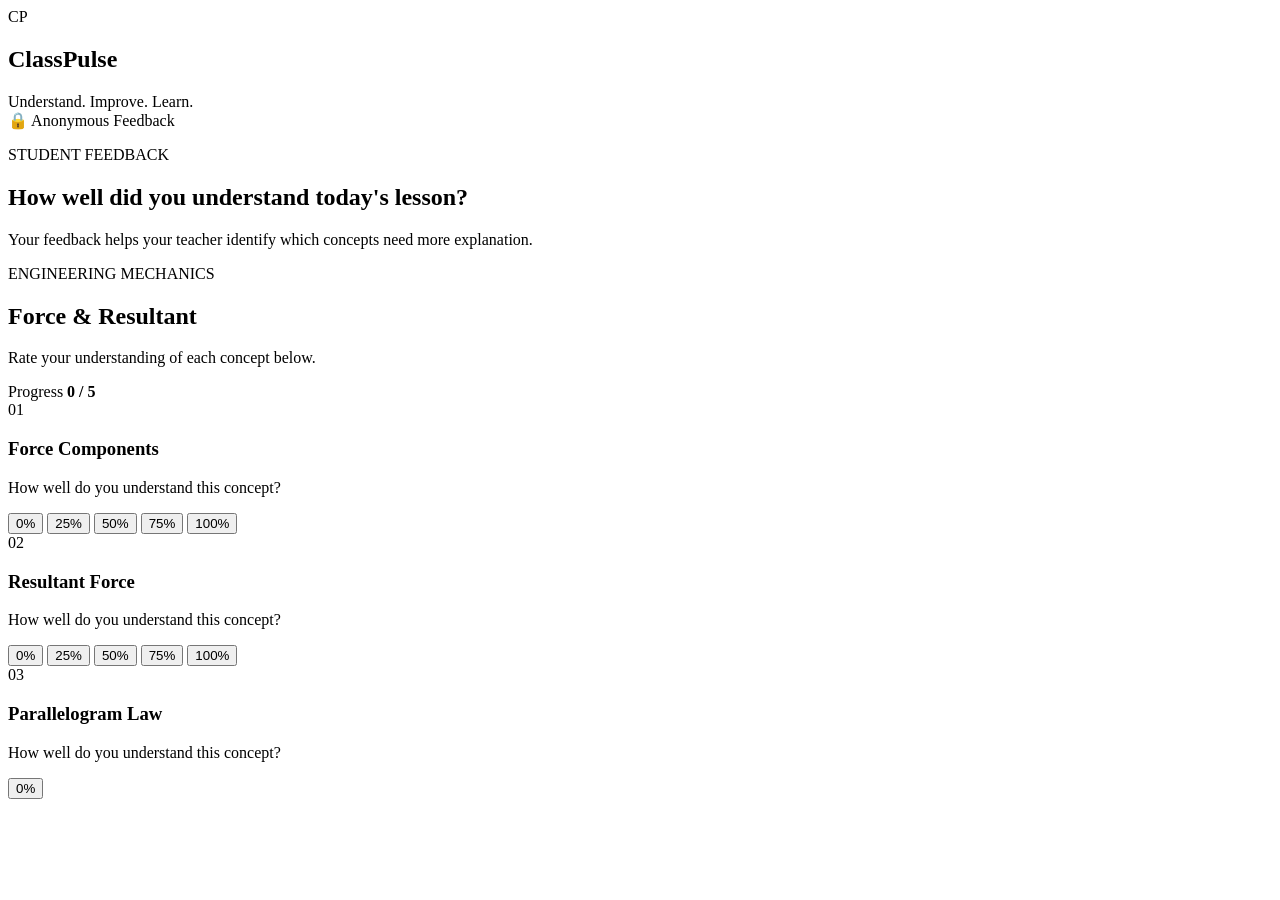
==== index.html @ 372316a7 "Rename Index.html to index.html" ====
<!DOCTYPE html>
<html lang="en">
<head>
    <meta charset="UTF-8">
    <meta name="viewport" content="width=device-width, initial-scale=1.0">

    <title>ClassPulse — Student Feedback</title>

    <link rel="stylesheet" href="style.css">

    <link rel="preconnect" href="https://fonts.googleapis.com">
    <link rel="preconnect" href="https://fonts.gstatic.com" crossorigin>

    <link href="https://fonts.googleapis.com/css2?family=Inter:wght@400;500;600;700;800&display=swap" rel="stylesheet">
</head>

<body>

    <header class="topbar">
        <div class="brand">
            <div class="brand-icon">CP</div>

            <div>
                <h2>ClassPulse</h2>
                <span>Understand. Improve. Learn.</span>
            </div>
        </div>

        <div class="anonymous-badge">
            🔒 Anonymous Feedback
        </div>
    </header>


    <main class="container">

        <section class="hero">
            <p class="eyebrow">STUDENT FEEDBACK</p>

            <h1>
                How well did you understand
                today's lesson?
            </h1>

            <p class="hero-text">
                Your feedback helps your teacher identify which concepts
                need more explanation.
            </p>
        </section>


        <section class="lesson-card">

            <div class="lesson-info">
                <span class="subject">ENGINEERING MECHANICS</span>

                <h2>Force &amp; Resultant</h2>

                <p>
                    Rate your understanding of each concept below.
                </p>
            </div>

            <div class="progress-section">
                <div class="progress-text">
                    <span>Progress</span>
                    <strong id="progressText">0 / 5</strong>
                </div>

                <div class="progress-track">
                    <div class="progress-bar" id="progressBar"></div>
                </div>
            </div>

        </section>


        <section class="feedback-section">

            <!-- Topic 1 -->
            <div class="topic-card">

                <div class="topic-number">01</div>

                <div class="topic-content">

                    <h3>Force Components</h3>

                    <p>How well do you understand this concept?</p>

                    <div class="rating-grid">

                        <button class="rating-btn" data-topic="Force Components" data-value="0">
                            0%
                        </button>

                        <button class="rating-btn" data-topic="Force Components" data-value="25">
                            25%
                        </button>

                        <button class="rating-btn" data-topic="Force Components" data-value="50">
                            50%
                        </button>

                        <button class="rating-btn" data-topic="Force Components" data-value="75">
                            75%
                        </button>

                        <button class="rating-btn" data-topic="Force Components" data-value="100">
                            100%
                        </button>

                    </div>

                </div>
            </div>


            <!-- Topic 2 -->
            <div class="topic-card">

                <div class="topic-number">02</div>

                <div class="topic-content">

                    <h3>Resultant Force</h3>

                    <p>How well do you understand this concept?</p>

                    <div class="rating-grid">

                        <button class="rating-btn" data-topic="Resultant Force" data-value="0">
                            0%
                        </button>

                        <button class="rating-btn" data-topic="Resultant Force" data-value="25">
                            25%
                        </button>

                        <button class="rating-btn" data-topic="Resultant Force" data-value="50">
                            50%
                        </button>

                        <button class="rating-btn" data-topic="Resultant Force" data-value="75">
                            75%
                        </button>

                        <button class="rating-btn" data-topic="Resultant Force" data-value="100">
                            100%
                        </button>

                    </div>

                </div>
            </div>


            <!-- Topic 3 -->
            <div class="topic-card">

                <div class="topic-number">03</div>

                <div class="topic-content">

                    <h3>Parallelogram Law</h3>

                    <p>How well do you understand this concept?</p>

                    <div class="rating-grid">

                        <button class="rating-btn" data-topic="Parallelogram Law" data-value="0">
                            0%
                        </button>

                        <button class="
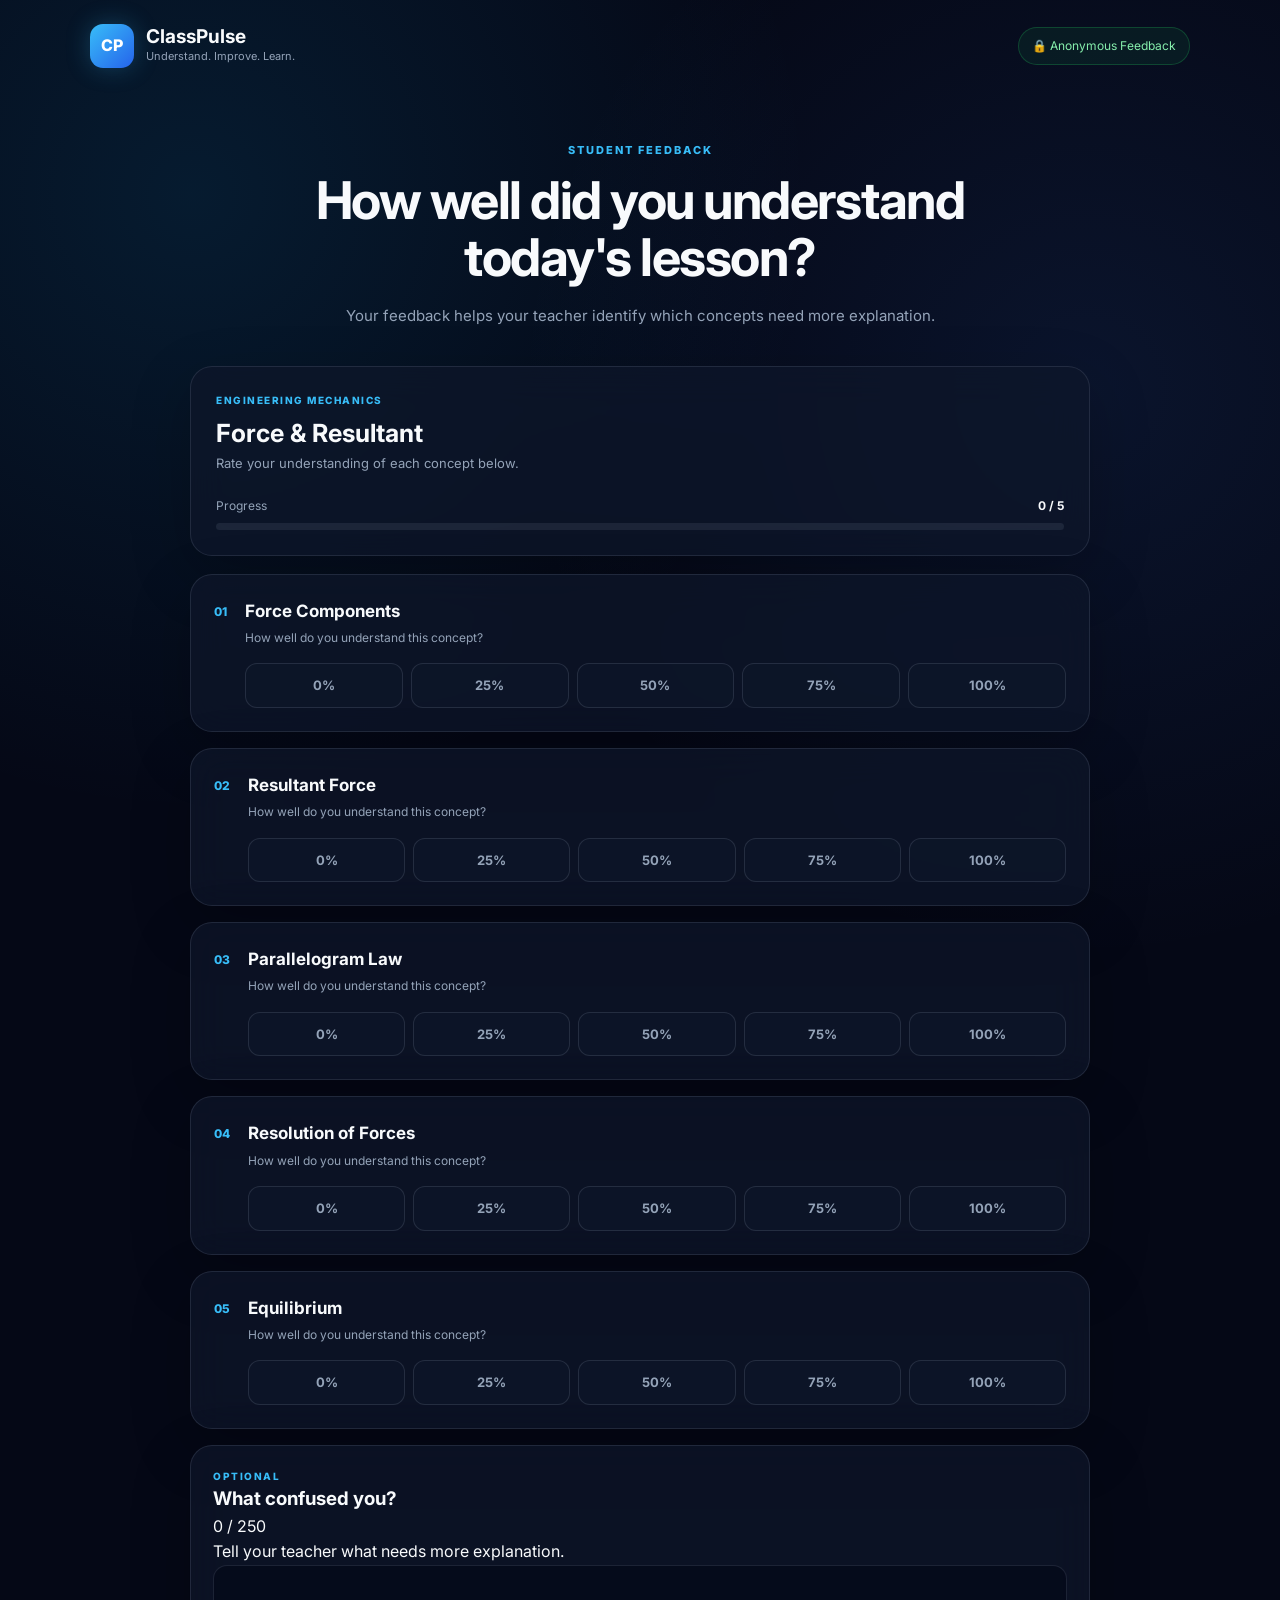
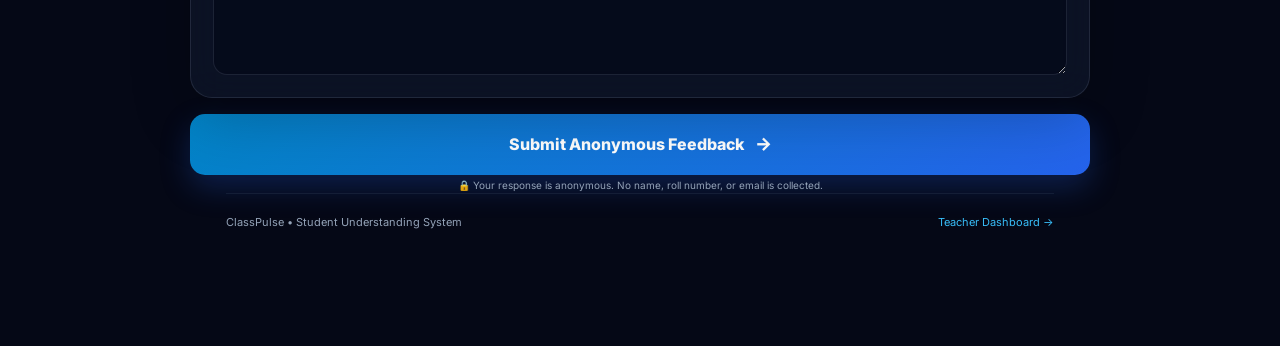
==== commit c8a9ba2a: "Update index.html" ====
--- a/index.html
+++ b/index.html
@@ -1,5 +1,7 @@
+                        </button>
 <!DOCTYPE html>
 <html lang="en">
+
 <head>
     <meta charset="UTF-8">
     <meta name="viewport" content="width=device-width, initial-scale=1.0">
@@ -11,31 +13,46 @@
     <link rel="preconnect" href="https://fonts.googleapis.com">
     <link rel="preconnect" href="https://fonts.gstatic.com" crossorigin>
 
-    <link href="https://fonts.googleapis.com/css2?family=Inter:wght@400;500;600;700;800&display=swap" rel="stylesheet">
+    <link
+        href="https://fonts.googleapis.com/css2?family=Inter:wght@400;500;600;700;800&display=swap"
+        rel="stylesheet">
 </head>
 
 <body>
 
+    <!-- HEADER -->
     <header class="topbar">
+
         <div class="brand">
-            <div class="brand-icon">CP</div>
+
+            <div class="brand-icon">
+                CP
+            </div>
 
             <div>
                 <h2>ClassPulse</h2>
                 <span>Understand. Improve. Learn.</span>
             </div>
+
         </div>
 
         <div class="anonymous-badge">
             🔒 Anonymous Feedback
         </div>
+
     </header>
 
 
+    <!-- MAIN CONTENT -->
     <main class="container">
 
+
+        <!-- HERO SECTION -->
         <section class="hero">
-            <p class="eyebrow">STUDENT FEEDBACK</p>
+
+            <p class="eyebrow">
+                STUDENT FEEDBACK
+            </p>
 
             <h1>
                 How well did you understand
@@ -46,130 +63,501 @@
                 Your feedback helps your teacher identify which concepts
                 need more explanation.
             </p>
+
         </section>
 
 
+        <!-- LESSON CARD -->
         <section class="lesson-card">
 
             <div class="lesson-info">
-                <span class="subject">ENGINEERING MECHANICS</span>
-
-                <h2>Force &amp; Resultant</h2>
+
+                <span class="subject">
+                    ENGINEERING MECHANICS
+                </span>
+
+                <h2>
+                    Force &amp; Resultant
+                </h2>
 
                 <p>
                     Rate your understanding of each concept below.
                 </p>
-            </div>
-
+
+            </div>
+
+
+            <!-- PROGRESS -->
             <div class="progress-section">
+
                 <div class="progress-text">
-                    <span>Progress</span>
-                    <strong id="progressText">0 / 5</strong>
+
+                    <span>
+                        Progress
+                    </span>
+
+                    <strong id="progressText">
+                        0 / 5
+                    </strong>
+
                 </div>
 
                 <div class="progress-track">
-                    <div class="progress-bar" id="progressBar"></div>
-                </div>
+
+                    <div
+                        class="progress-bar"
+                        id="progressBar">
+                    </div>
+
+                </div>
+
             </div>
 
         </section>
 
 
+        <!-- FEEDBACK SECTION -->
         <section class="feedback-section">
 
-            <!-- Topic 1 -->
+
+            <!-- ================================= -->
+            <!-- TOPIC 1 -->
+            <!-- ================================= -->
+
             <div class="topic-card">
 
-                <div class="topic-number">01</div>
+                <div class="topic-number">
+                    01
+                </div>
 
                 <div class="topic-content">
 
-                    <h3>Force Components</h3>
-
-                    <p>How well do you understand this concept?</p>
+                    <h3>
+                        Force Components
+                    </h3>
+
+                    <p>
+                        How well do you understand this concept?
+                    </p>
+
 
                     <div class="rating-grid">
 
-                        <button class="rating-btn" data-topic="Force Components" data-value="0">
+                        <button
+                            type="button"
+                            class="rating-btn"
+                            data-topic="Force Components"
+                            data-value="0">
                             0%
                         </button>
 
-                        <button class="rating-btn" data-topic="Force Components" data-value="25">
+                        <button
+                            type="button"
+                            class="rating-btn"
+                            data-topic="Force Components"
+                            data-value="25">
                             25%
                         </button>
 
-                        <button class="rating-btn" data-topic="Force Components" data-value="50">
+                        <button
+                            type="button"
+                            class="rating-btn"
+                            data-topic="Force Components"
+                            data-value="50">
                             50%
                         </button>
 
-                        <button class="rating-btn" data-topic="Force Components" data-value="75">
+                        <button
+                            type="button"
+                            class="rating-btn"
+                            data-topic="Force Components"
+                            data-value="75">
                             75%
                         </button>
 
-                        <button class="rating-btn" data-topic="Force Components" data-value="100">
+                        <button
+                            type="button"
+                            class="rating-btn"
+                            data-topic="Force Components"
+                            data-value="100">
                             100%
                         </button>
 
                     </div>
 
                 </div>
-            </div>
-
-
-            <!-- Topic 2 -->
+
+            </div>
+
+
+            <!-- ================================= -->
+            <!-- TOPIC 2 -->
+            <!-- ================================= -->
+
             <div class="topic-card">
 
-                <div class="topic-number">02</div>
+                <div class="topic-number">
+                    02
+                </div>
 
                 <div class="topic-content">
 
-                    <h3>Resultant Force</h3>
-
-                    <p>How well do you understand this concept?</p>
+                    <h3>
+                        Resultant Force
+                    </h3>
+
+                    <p>
+                        How well do you understand this concept?
+                    </p>
+
 
                     <div class="rating-grid">
 
-                        <button class="rating-btn" data-topic="Resultant Force" data-value="0">
+                        <button
+                            type="button"
+                            class="rating-btn"
+                            data-topic="Resultant Force"
+                            data-value="0">
                             0%
                         </button>
 
-                        <button class="rating-btn" data-topic="Resultant Force" data-value="25">
+                        <button
+                            type="button"
+                            class="rating-btn"
+                            data-topic="Resultant Force"
+                            data-value="25">
                             25%
                         </button>
 
-                        <button class="rating-btn" data-topic="Resultant Force" data-value="50">
+                        <button
+                            type="button"
+                            class="rating-btn"
+                            data-topic="Resultant Force"
+                            data-value="50">
                             50%
                         </button>
 
-                        <button class="rating-btn" data-topic="Resultant Force" data-value="75">
+                        <button
+                            type="button"
+                            class="rating-btn"
+                            data-topic="Resultant Force"
+                            data-value="75">
                             75%
                         </button>
 
-                        <button class="rating-btn" data-topic="Resultant Force" data-value="100">
+                        <button
+                            type="button"
+                            class="rating-btn"
+                            data-topic="Resultant Force"
+                            data-value="100">
                             100%
                         </button>
 
                     </div>
 
                 </div>
-            </div>
-
-
-            <!-- Topic 3 -->
+
+            </div>
+
+
+            <!-- ================================= -->
+            <!-- TOPIC 3 -->
+            <!-- ================================= -->
+
             <div class="topic-card">
 
-                <div class="topic-number">03</div>
+                <div class="topic-number">
+                    03
+                </div>
 
                 <div class="topic-content">
 
-                    <h3>Parallelogram Law</h3>
-
-                    <p>How well do you understand this concept?</p>
+                    <h3>
+                        Parallelogram Law
+                    </h3>
+
+                    <p>
+                        How well do you understand this concept?
+                    </p>
+
 
                     <div class="rating-grid">
 
-                        <button class="rating-btn" data-topic="Parallelogram Law" data-value="0">
+                        <button
+                            type="button"
+                            class="rating-btn"
+                            data-topic="Parallelogram Law"
+                            data-value="0">
                             0%
                         </button>
 
-                        <button class="
+                        <button
+                            type="button"
+                            class="rating-btn"
+                            data-topic="Parallelogram Law"
+                            data-value="25">
+                            25%
+                        </button>
+
+                        <button
+                            type="button"
+                            class="rating-btn"
+                            data-topic="Parallelogram Law"
+                            data-value="50">
+                            50%
+                        </button>
+
+                        <button
+                            type="button"
+                            class="rating-btn"
+                            data-topic="Parallelogram Law"
+                            data-value="75">
+                            75%
+                        </button>
+
+                        <button
+                            type="button"
+                            class="rating-btn"
+                            data-topic="Parallelogram Law"
+                            data-value="100">
+                            100%
+                        </button>
+
+                    </div>
+
+                </div>
+
+            </div>
+
+
+            <!-- ================================= -->
+            <!-- TOPIC 4 -->
+            <!-- ================================= -->
+
+            <div class="topic-card">
+
+                <div class="topic-number">
+                    04
+                </div>
+
+                <div class="topic-content">
+
+                    <h3>
+                        Resolution of Forces
+                    </h3>
+
+                    <p>
+                        How well do you understand this concept?
+                    </p>
+
+
+                    <div class="rating-grid">
+
+                        <button
+                            type="button"
+                            class="rating-btn"
+                            data-topic="Resolution of Forces"
+                            data-value="0">
+                            0%
+                        </button>
+
+                        <button
+                            type="button"
+                            class="rating-btn"
+                            data-topic="Resolution of Forces"
+                            data-value="25">
+                            25%
+                        </button>
+
+                        <button
+                            type="button"
+                            class="rating-btn"
+                            data-topic="Resolution of Forces"
+                            data-value="50">
+                            50%
+                        </button>
+
+                        <button
+                            type="button"
+                            class="rating-btn"
+                            data-topic="Resolution of Forces"
+                            data-value="75">
+                            75%
+                        </button>
+
+                        <button
+                            type="button"
+                            class="rating-btn"
+                            data-topic="Resolution of Forces"
+                            data-value="100">
+                            100%
+                        </button>
+
+                    </div>
+
+                </div>
+
+            </div>
+
+
+            <!-- ================================= -->
+            <!-- TOPIC 5 -->
+            <!-- ================================= -->
+
+            <div class="topic-card">
+
+                <div class="topic-number">
+                    05
+                </div>
+
+                <div class="topic-content">
+
+                    <h3>
+                        Equilibrium
+                    </h3>
+
+                    <p>
+                        How well do you understand this concept?
+                    </p>
+
+
+                    <div class="rating-grid">
+
+                        <button
+                            type="button"
+                            class="rating-btn"
+                            data-topic="Equilibrium"
+                            data-value="0">
+                            0%
+                        </button>
+
+                        <button
+                            type="button"
+                            class="rating-btn"
+                            data-topic="Equilibrium"
+                            data-value="25">
+                            25%
+                        </button>
+
+                        <button
+                            type="button"
+                            class="rating-btn"
+                            data-topic="Equilibrium"
+                            data-value="50">
+                            50%
+                        </button>
+
+                        <button
+                            type="button"
+                            class="rating-btn"
+                            data-topic="Equilibrium"
+                            data-value="75">
+                            75%
+                        </button>
+
+                        <button
+                            type="button"
+                            class="rating-btn"
+                            data-topic="Equilibrium"
+                            data-value="100">
+                            100%
+                        </button>
+
+                    </div>
+
+                </div>
+
+            </div>
+
+
+            <!-- ================================= -->
+            <!-- DOUBT BOX -->
+            <!-- ================================= -->
+
+            <div class="doubt-card">
+
+                <div class="doubt-heading">
+
+                    <div>
+
+                        <span class="subject">
+                            OPTIONAL
+                        </span>
+
+                        <h3>
+                            What confused you?
+                        </h3>
+
+                    </div>
+
+                    <span id="charCount">
+                        0 / 250
+                    </span>
+
+                </div>
+
+
+                <p>
+                    Tell your teacher what needs more explanation.
+                </p>
+
+
+                <textarea
+                    id="doubt"
+                    maxlength="250"
+                    placeholder="Example: I understood the formula, but I was confused about how to solve the numerical...">
+                </textarea>
+
+            </div>
+
+
+            <!-- ================================= -->
+            <!-- SUBMIT -->
+            <!-- ================================= -->
+
+            <div class="submit-section">
+
+                <button
+                    type="button"
+                    id="submitBtn"
+                    class="submit-btn">
+
+                    Submit Anonymous Feedback
+                    <span>→</span>
+
+                </button>
+
+                <p class="privacy-note">
+                    🔒 Your response is anonymous. No name, roll number,
+                    or email is collected.
+                </p>
+
+            </div>
+
+
+        </section>
+
+
+        <!-- FOOTER -->
+        <footer>
+
+            <span>
+                ClassPulse • Student Understanding System
+            </span>
+
+            <a href="dashboard.html">
+                Teacher Dashboard →
+            </a>
+
+        </footer>
+
+
+    </main>
+
+
+    <!-- JAVASCRIPT -->
+    <script src="script.js"></script>
+
+</body>
+
+    </html>
--- a/style.css
+++ b/style.css
@@ -0,0 +1,404 @@
+:root {
+    --bg: #050816;
+    --card: rgba(15, 23, 42, 0.72);
+    --border: rgba(148, 163, 184, 0.16);
+    --blue: #38bdf8;
+    --blue-dark: #0284c7;
+    --text: #f8fafc;
+    --muted: #94a3b8;
+    --green: #22c55e;
+    --yellow: #eab308;
+    --red: #ef4444;
+}
+
+* {
+    margin: 0;
+    padding: 0;
+    box-sizing: border-box;
+}
+
+html {
+    scroll-behavior: smooth;
+}
+
+body {
+    font-family: "Inter", sans-serif;
+    background:
+        radial-gradient(circle at 15% 10%, rgba(14, 165, 233, 0.12), transparent 30%),
+        radial-gradient(circle at 85% 20%, rgba(59, 130, 246, 0.10), transparent 30%),
+        var(--bg);
+    color: var(--text);
+    min-height: 100vh;
+    line-height: 1.6;
+}
+
+button,
+textarea {
+    font: inherit;
+}
+
+button {
+    cursor: pointer;
+}
+
+.topbar {
+    width: min(1100px, 92%);
+    margin: 0 auto;
+    padding: 24px 0;
+    display: flex;
+    justify-content: space-between;
+    align-items: center;
+    gap: 20px;
+}
+
+.brand {
+    display: flex;
+    align-items: center;
+    gap: 12px;
+}
+
+.brand-icon {
+    width: 44px;
+    height: 44px;
+    border-radius: 13px;
+    display: grid;
+    place-items: center;
+    background: linear-gradient(135deg, var(--blue), #2563eb);
+    color: white;
+    font-weight: 800;
+    box-shadow: 0 0 25px rgba(56, 189, 248, 0.25);
+}
+
+.brand h2 {
+    font-size: 19px;
+    line-height: 1.1;
+}
+
+.brand span {
+    font-size: 11px;
+    color: var(--muted);
+}
+
+.anonymous-badge {
+    border: 1px solid rgba(34, 197, 94, 0.25);
+    background: rgba(34, 197, 94, 0.08);
+    color: #86efac;
+    padding: 8px 13px;
+    border-radius: 999px;
+    font-size: 12px;
+    white-space: nowrap;
+}
+
+.container {
+    width: min(900px, 92%);
+    margin: 0 auto;
+    padding: 50px 0 80px;
+}
+
+.hero {
+    text-align: center;
+    margin-bottom: 38px;
+}
+
+.eyebrow {
+    color: var(--blue);
+    font-size: 11px;
+    font-weight: 800;
+    letter-spacing: 2px;
+    margin-bottom: 12px;
+}
+
+.hero h1 {
+    max-width: 700px;
+    margin: auto;
+    font-size: clamp(32px, 6vw, 52px);
+    line-height: 1.1;
+    letter-spacing: -1.5px;
+}
+
+.hero-text {
+    max-width: 600px;
+    margin: 18px auto 0;
+    color: var(--muted);
+    font-size: 15px;
+}
+
+.lesson-card,
+.topic-card,
+.doubt-card {
+    background: var(--card);
+    border: 1px solid var(--border);
+    backdrop-filter: blur(18px);
+    -webkit-backdrop-filter: blur(18px);
+    border-radius: 22px;
+    box-shadow: 0 20px 60px rgba(0, 0, 0, 0.22);
+}
+
+.lesson-card {
+    padding: 25px;
+    margin-bottom: 18px;
+}
+
+.subject {
+    color: var(--blue);
+    font-size: 10px;
+    font-weight: 800;
+    letter-spacing: 1.5px;
+}
+
+.lesson-info h2 {
+    margin-top: 5px;
+    font-size: 25px;
+}
+
+.lesson-info p {
+    color: var(--muted);
+    font-size: 13px;
+}
+
+.progress-section {
+    margin-top: 22px;
+}
+
+.progress-text {
+    display: flex;
+    justify-content: space-between;
+    font-size: 12px;
+    color: var(--muted);
+    margin-bottom: 8px;
+}
+
+.progress-text strong {
+    color: var(--text);
+}
+
+.progress-track {
+    height: 7px;
+    border-radius: 20px;
+    background: rgba(148, 163, 184, 0.12);
+    overflow: hidden;
+}
+
+.progress-bar {
+    width: 0%;
+    height: 100%;
+    border-radius: inherit;
+    background: linear-gradient(90deg, var(--blue-dark), var(--blue));
+    transition: width 0.35s ease;
+}
+
+.feedback-section {
+    display: flex;
+    flex-direction: column;
+    gap: 16px;
+}
+
+.topic-card {
+    padding: 23px;
+    display: flex;
+    gap: 18px;
+}
+
+.topic-number {
+    color: var(--blue);
+    font-size: 12px;
+    font-weight: 800;
+    padding-top: 4px;
+}
+
+.topic-content {
+    flex: 1;
+}
+
+.topic-content h3 {
+    font-size: 17px;
+}
+
+.topic-content p {
+    color: var(--muted);
+    font-size: 12px;
+    margin: 3px 0 16px;
+}
+
+.rating-grid {
+    display: grid;
+    grid-template-columns: repeat(5, 1fr);
+    gap: 8px;
+}
+
+.rating-btn {
+    border: 1px solid rgba(148, 163, 184, 0.18);
+    background: rgba(15, 23, 42, 0.65);
+    color: var(--muted);
+    border-radius: 12px;
+    padding: 11px 5px;
+    font-size: 13px;
+    font-weight: 700;
+    transition: 0.2s ease;
+}
+
+.rating-btn:hover {
+    border-color: var(--blue);
+    color: var(--text);
+    transform: translateY(-2px);
+}
+
+.rating-btn.selected {
+    background: rgba(56, 189, 248, 0.16);
+    border-color: var(--blue);
+    color: var(--blue);
+    box-shadow: 0 0 18px rgba(56, 189, 248, 0.12);
+}
+
+.doubt-card {
+    padding: 22px;
+}
+
+.doubt-card label {
+    display: flex;
+    justify-content: space-between;
+    font-size: 14px;
+    font-weight: 700;
+    margin-bottom: 12px;
+}
+
+.doubt-card label span {
+    color: var(--muted);
+    font-size: 11px;
+    font-weight: 500;
+}
+
+textarea {
+    width: 100%;
+    min-height: 110px;
+    resize: vertical;
+    border: 1px solid rgba(148, 163, 184, 0.16);
+    background: rgba(2, 6, 23, 0.55);
+    color: var(--text);
+    border-radius: 14px;
+    padding: 14px;
+    outline: none;
+}
+
+textarea:focus {
+    border-color: var(--blue);
+}
+
+.character-count {
+    display: flex;
+    justify-content: flex-end;
+    color: var(--muted);
+    font-size: 10px;
+    margin-top: 6px;
+}
+
+.submit-btn {
+    width: 100%;
+    border: 0;
+    border-radius: 15px;
+    padding: 16px;
+    background: linear-gradient(135deg, var(--blue-dark), #2563eb);
+    color: white;
+    font-weight: 800;
+    box-shadow: 0 12px 30px rgba(37, 99, 235, 0.25);
+    transition: 0.2s ease;
+}
+
+.submit-btn:hover {
+    transform: translateY(-2px);
+    box-shadow: 0 16px 35px rgba(37, 99, 235, 0.35);
+}
+
+.submit-btn span {
+    margin-left: 8px;
+    font-size: 18px;
+}
+
+.privacy-note {
+    text-align: center;
+    color: var(--muted);
+    font-size: 10px;
+    margin-top: 2px;
+}
+
+footer {
+    width: min(900px, 92%);
+    margin: 0 auto;
+    padding: 20px 0 35px;
+    border-top: 1px solid rgba(148, 163, 184, 0.1);
+    display: flex;
+    justify-content: space-between;
+    color: var(--muted);
+    font-size: 11px;
+}
+
+footer a {
+    color: var(--blue);
+    text-decoration: none;
+}
+
+.success-screen {
+    text-align: center;
+    padding: 55px 25px;
+    background: var(--card);
+    border: 1px solid var(--border);
+    border-radius: 22px;
+}
+
+.success-icon {
+    font-size: 45px;
+    margin-bottom: 15px;
+}
+
+.success-screen h2 {
+    font-size: 28px;
+}
+
+.success-screen p {
+    color: var(--muted);
+    margin-top: 8px;
+}
+
+@media (max-width: 600px) {
+
+    .topbar {
+        padding: 18px 0;
+    }
+
+    .anonymous-badge {
+        font-size: 10px;
+        padding: 7px 9px;
+    }
+
+    .container {
+        padding-top: 35px;
+    }
+
+    .hero h1 {
+        font-size: 34px;
+    }
+
+    .hero-text {
+        font-size: 13px;
+    }
+
+    .topic-card {
+        padding: 18px;
+        gap: 12px;
+    }
+
+    .rating-grid {
+        gap: 5px;
+    }
+
+    .rating-btn {
+        padding: 10px 3px;
+        font-size: 11px;
+    }
+
+    footer {
+        flex-direction: column;
+        gap: 8px;
+        text-align: center;
+    }
+}
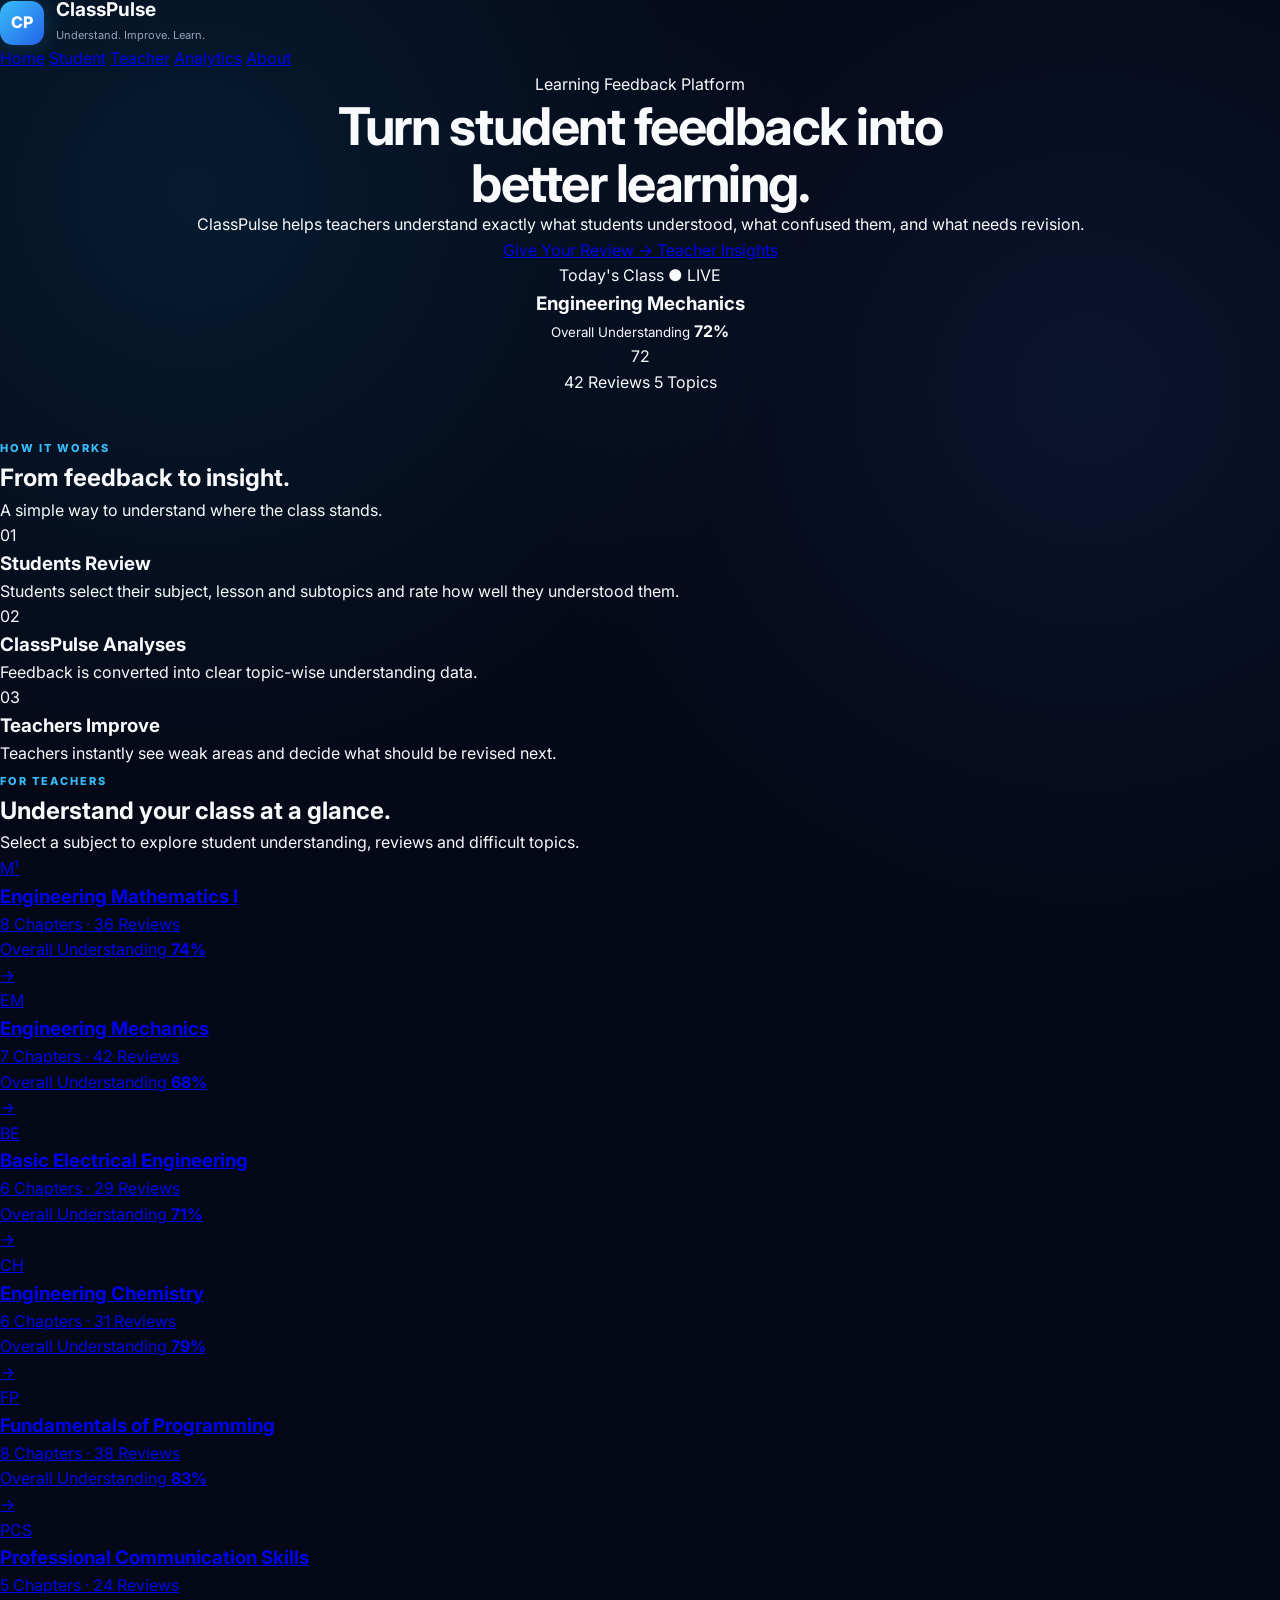
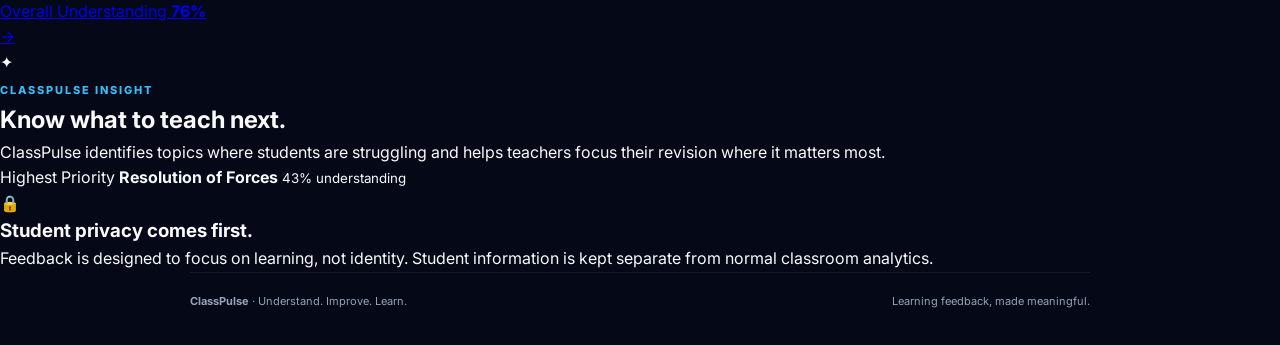
==== commit 605a43ea: "Update index.html" ====
--- a/index.html
+++ b/index.html
@@ -1,563 +1,447 @@
-                        </button>
-<!DOCTYPE html>
+  <!DOCTYPE html>
 <html lang="en">
-
 <head>
-    <meta charset="UTF-8">
-    <meta name="viewport" content="width=device-width, initial-scale=1.0">
-
-    <title>ClassPulse — Student Feedback</title>
-
-    <link rel="stylesheet" href="style.css">
-
-    <link rel="preconnect" href="https://fonts.googleapis.com">
-    <link rel="preconnect" href="https://fonts.gstatic.com" crossorigin>
-
-    <link
-        href="https://fonts.googleapis.com/css2?family=Inter:wght@400;500;600;700;800&display=swap"
-        rel="stylesheet">
+  <meta charset="UTF-8">
+  <meta name="viewport" content="width=device-width, initial-scale=1.0">
+
+  <title>ClassPulse — Understand. Improve. Learn.</title>
+
+  <link rel="preconnect" href="https://fonts.googleapis.com">
+  <link rel="preconnect" href="https://fonts.gstatic.com" crossorigin>
+  <link href="https://fonts.googleapis.com/css2?family=Inter:wght@400;500;600;700;800&display=swap" rel="stylesheet">
+
+  <link rel="stylesheet" href="style.css">
 </head>
 
 <body>
 
-    <!-- HEADER -->
-    <header class="topbar">
-
-        <div class="brand">
-
-            <div class="brand-icon">
-                CP
-            </div>
-
-            <div>
-                <h2>ClassPulse</h2>
-                <span>Understand. Improve. Learn.</span>
-            </div>
-
-        </div>
-
-        <div class="anonymous-badge">
-            🔒 Anonymous Feedback
-        </div>
-
-    </header>
-
-
-    <!-- MAIN CONTENT -->
-    <main class="container">
-
-
-        <!-- HERO SECTION -->
-        <section class="hero">
-
-            <p class="eyebrow">
-                STUDENT FEEDBACK
-            </p>
-
-            <h1>
-                How well did you understand
-                today's lesson?
-            </h1>
-
-            <p class="hero-text">
-                Your feedback helps your teacher identify which concepts
-                need more explanation.
-            </p>
-
-        </section>
-
-
-        <!-- LESSON CARD -->
-        <section class="lesson-card">
-
-            <div class="lesson-info">
-
-                <span class="subject">
-                    ENGINEERING MECHANICS
-                </span>
-
-                <h2>
-                    Force &amp; Resultant
-                </h2>
-
-                <p>
-                    Rate your understanding of each concept below.
-                </p>
-
-            </div>
-
-
-            <!-- PROGRESS -->
-            <div class="progress-section">
-
-                <div class="progress-text">
-
-                    <span>
-                        Progress
-                    </span>
-
-                    <strong id="progressText">
-                        0 / 5
-                    </strong>
-
-                </div>
-
-                <div class="progress-track">
-
-                    <div
-                        class="progress-bar"
-                        id="progressBar">
-                    </div>
-
-                </div>
-
-            </div>
-
-        </section>
-
-
-        <!-- FEEDBACK SECTION -->
-        <section class="feedback-section">
-
-
-            <!-- ================================= -->
-            <!-- TOPIC 1 -->
-            <!-- ================================= -->
-
-            <div class="topic-card">
-
-                <div class="topic-number">
-                    01
-                </div>
-
-                <div class="topic-content">
-
-                    <h3>
-                        Force Components
-                    </h3>
-
-                    <p>
-                        How well do you understand this concept?
-                    </p>
-
-
-                    <div class="rating-grid">
-
-                        <button
-                            type="button"
-                            class="rating-btn"
-                            data-topic="Force Components"
-                            data-value="0">
-                            0%
-                        </button>
-
-                        <button
-                            type="button"
-                            class="rating-btn"
-                            data-topic="Force Components"
-                            data-value="25">
-                            25%
-                        </button>
-
-                        <button
-                            type="button"
-                            class="rating-btn"
-                            data-topic="Force Components"
-                            data-value="50">
-                            50%
-                        </button>
-
-                        <button
-                            type="button"
-                            class="rating-btn"
-                            data-topic="Force Components"
-                            data-value="75">
-                            75%
-                        </button>
-
-                        <button
-                            type="button"
-                            class="rating-btn"
-                            data-topic="Force Components"
-                            data-value="100">
-                            100%
-                        </button>
-
-                    </div>
-
-                </div>
-
-            </div>
-
-
-            <!-- ================================= -->
-            <!-- TOPIC 2 -->
-            <!-- ================================= -->
-
-            <div class="topic-card">
-
-                <div class="topic-number">
-                    02
-                </div>
-
-                <div class="topic-content">
-
-                    <h3>
-                        Resultant Force
-                    </h3>
-
-                    <p>
-                        How well do you understand this concept?
-                    </p>
-
-
-                    <div class="rating-grid">
-
-                        <button
-                            type="button"
-                            class="rating-btn"
-                            data-topic="Resultant Force"
-                            data-value="0">
-                            0%
-                        </button>
-
-                        <button
-                            type="button"
-                            class="rating-btn"
-                            data-topic="Resultant Force"
-                            data-value="25">
-                            25%
-                        </button>
-
-                        <button
-                            type="button"
-                            class="rating-btn"
-                            data-topic="Resultant Force"
-                            data-value="50">
-                            50%
-                        </button>
-
-                        <button
-                            type="button"
-                            class="rating-btn"
-                            data-topic="Resultant Force"
-                            data-value="75">
-                            75%
-                        </button>
-
-                        <button
-                            type="button"
-                            class="rating-btn"
-                            data-topic="Resultant Force"
-                            data-value="100">
-                            100%
-                        </button>
-
-                    </div>
-
-                </div>
-
-            </div>
-
-
-            <!-- ================================= -->
-            <!-- TOPIC 3 -->
-            <!-- ================================= -->
-
-            <div class="topic-card">
-
-                <div class="topic-number">
-                    03
-                </div>
-
-                <div class="topic-content">
-
-                    <h3>
-                        Parallelogram Law
-                    </h3>
-
-                    <p>
-                        How well do you understand this concept?
-                    </p>
-
-
-                    <div class="rating-grid">
-
-                        <button
-                            type="button"
-                            class="rating-btn"
-                            data-topic="Parallelogram Law"
-                            data-value="0">
-                            0%
-                        </button>
-
-                        <button
-                            type="button"
-                            class="rating-btn"
-                            data-topic="Parallelogram Law"
-                            data-value="25">
-                            25%
-                        </button>
-
-                        <button
-                            type="button"
-                            class="rating-btn"
-                            data-topic="Parallelogram Law"
-                            data-value="50">
-                            50%
-                        </button>
-
-                        <button
-                            type="button"
-                            class="rating-btn"
-                            data-topic="Parallelogram Law"
-                            data-value="75">
-                            75%
-                        </button>
-
-                        <button
-                            type="button"
-                            class="rating-btn"
-                            data-topic="Parallelogram Law"
-                            data-value="100">
-                            100%
-                        </button>
-
-                    </div>
-
-                </div>
-
-            </div>
-
-
-            <!-- ================================= -->
-            <!-- TOPIC 4 -->
-            <!-- ================================= -->
-
-            <div class="topic-card">
-
-                <div class="topic-number">
-                    04
-                </div>
-
-                <div class="topic-content">
-
-                    <h3>
-                        Resolution of Forces
-                    </h3>
-
-                    <p>
-                        How well do you understand this concept?
-                    </p>
-
-
-                    <div class="rating-grid">
-
-                        <button
-                            type="button"
-                            class="rating-btn"
-                            data-topic="Resolution of Forces"
-                            data-value="0">
-                            0%
-                        </button>
-
-                        <button
-                            type="button"
-                            class="rating-btn"
-                            data-topic="Resolution of Forces"
-                            data-value="25">
-                            25%
-                        </button>
-
-                        <button
-                            type="button"
-                            class="rating-btn"
-                            data-topic="Resolution of Forces"
-                            data-value="50">
-                            50%
-                        </button>
-
-                        <button
-                            type="button"
-                            class="rating-btn"
-                            data-topic="Resolution of Forces"
-                            data-value="75">
-                            75%
-                        </button>
-
-                        <button
-                            type="button"
-                            class="rating-btn"
-                            data-topic="Resolution of Forces"
-                            data-value="100">
-                            100%
-                        </button>
-
-                    </div>
-
-                </div>
-
-            </div>
-
-
-            <!-- ================================= -->
-            <!-- TOPIC 5 -->
-            <!-- ================================= -->
-
-            <div class="topic-card">
-
-                <div class="topic-number">
-                    05
-                </div>
-
-                <div class="topic-content">
-
-                    <h3>
-                        Equilibrium
-                    </h3>
-
-                    <p>
-                        How well do you understand this concept?
-                    </p>
-
-
-                    <div class="rating-grid">
-
-                        <button
-                            type="button"
-                            class="rating-btn"
-                            data-topic="Equilibrium"
-                            data-value="0">
-                            0%
-                        </button>
-
-                        <button
-                            type="button"
-                            class="rating-btn"
-                            data-topic="Equilibrium"
-                            data-value="25">
-                            25%
-                        </button>
-
-                        <button
-                            type="button"
-                            class="rating-btn"
-                            data-topic="Equilibrium"
-                            data-value="50">
-                            50%
-                        </button>
-
-                        <button
-                            type="button"
-                            class="rating-btn"
-                            data-topic="Equilibrium"
-                            data-value="75">
-                            75%
-                        </button>
-
-                        <button
-                            type="button"
-                            class="rating-btn"
-                            data-topic="Equilibrium"
-                            data-value="100">
-                            100%
-                        </button>
-
-                    </div>
-
-                </div>
-
-            </div>
-
-
-            <!-- ================================= -->
-            <!-- DOUBT BOX -->
-            <!-- ================================= -->
-
-            <div class="doubt-card">
-
-                <div class="doubt-heading">
-
-                    <div>
-
-                        <span class="subject">
-                            OPTIONAL
-                        </span>
-
-                        <h3>
-                            What confused you?
-                        </h3>
-
-                    </div>
-
-                    <span id="charCount">
-                        0 / 250
-                    </span>
-
-                </div>
-
-
-                <p>
-                    Tell your teacher what needs more explanation.
-                </p>
-
-
-                <textarea
-                    id="doubt"
-                    maxlength="250"
-                    placeholder="Example: I understood the formula, but I was confused about how to solve the numerical...">
-                </textarea>
-
-            </div>
-
-
-            <!-- ================================= -->
-            <!-- SUBMIT -->
-            <!-- ================================= -->
-
-            <div class="submit-section">
-
-                <button
-                    type="button"
-                    id="submitBtn"
-                    class="submit-btn">
-
-                    Submit Anonymous Feedback
-                    <span>→</span>
-
-                </button>
-
-                <p class="privacy-note">
-                    🔒 Your response is anonymous. No name, roll number,
-                    or email is collected.
-                </p>
-
-            </div>
-
-
-        </section>
-
-
-        <!-- FOOTER -->
-        <footer>
-
-            <span>
-                ClassPulse • Student Understanding System
-            </span>
-
-            <a href="dashboard.html">
-                Teacher Dashboard →
-            </a>
-
-        </footer>
-
-
-    </main>
-
-
-    <!-- JAVASCRIPT -->
-    <script src="script.js"></script>
+  <!-- NAVBAR -->
+  <header class="navbar">
+
+    <div class="brand">
+      <div class="brand-icon">CP</div>
+
+      <div>
+        <h2>ClassPulse</h2>
+        <span>Understand. Improve. Learn.</span>
+      </div>
+    </div>
+
+    <nav>
+      <a href="index.html" class="active">Home</a>
+      <a href="student.html">Student</a>
+      <a href="dashboard.html">Teacher</a>
+      <a href="analytics.html">Analytics</a>
+      <a href="about.html">About</a>
+    </nav>
+
+  </header>
+
+
+  <!-- HERO -->
+  <main>
+
+    <section class="hero">
+
+      <div class="hero-content">
+
+        <div class="badge">
+          <span class="pulse-dot"></span>
+          Learning Feedback Platform
+        </div>
+
+        <h1>
+          Turn student feedback
+          <span>into better learning.</span>
+        </h1>
+
+        <p>
+          ClassPulse helps teachers understand exactly what students
+          understood, what confused them, and what needs revision.
+        </p>
+
+        <div class="hero-buttons">
+          <a href="student.html" class="primary-btn">
+            Give Your Review →
+          </a>
+
+          <a href="#teacher" class="secondary-btn">
+            Teacher Insights
+          </a>
+        </div>
+
+      </div>
+
+
+      <!-- HERO STAT CARD -->
+      <div class="hero-card">
+
+        <div class="card-top">
+          <span>Today's Class</span>
+          <span class="live">● LIVE</span>
+        </div>
+
+        <h3>Engineering Mechanics</h3>
+
+        <div class="overall">
+          <div>
+            <small>Overall Understanding</small>
+            <strong>72%</strong>
+          </div>
+
+          <div class="circle-score">
+            72
+          </div>
+        </div>
+
+        <div class="mini-progress">
+          <div style="width:72%"></div>
+        </div>
+
+        <div class="hero-card-footer">
+          <span>42 Reviews</span>
+          <span>5 Topics</span>
+        </div>
+
+      </div>
+
+    </section>
+
+
+
+    <!-- HOW IT WORKS -->
+    <section class="section">
+
+      <div class="section-heading">
+
+        <div>
+          <span class="eyebrow">HOW IT WORKS</span>
+
+          <h2>
+            From feedback to insight.
+          </h2>
+        </div>
+
+        <p>
+          A simple way to understand where the class stands.
+        </p>
+
+      </div>
+
+
+      <div class="steps">
+
+        <div class="step-card">
+          <div class="step-number">01</div>
+          <h3>Students Review</h3>
+          <p>
+            Students select their subject, lesson and subtopics
+            and rate how well they understood them.
+          </p>
+        </div>
+
+
+        <div class="step-card">
+          <div class="step-number">02</div>
+          <h3>ClassPulse Analyses</h3>
+          <p>
+            Feedback is converted into clear topic-wise
+            understanding data.
+          </p>
+        </div>
+
+
+        <div class="step-card">
+          <div class="step-number">03</div>
+          <h3>Teachers Improve</h3>
+          <p>
+            Teachers instantly see weak areas and decide
+            what should be revised next.
+          </p>
+        </div>
+
+      </div>
+
+    </section>
+
+
+
+    <!-- TEACHER SECTION -->
+    <section class="teacher-section" id="teacher">
+
+      <div class="section-heading">
+
+        <div>
+          <span class="eyebrow">FOR TEACHERS</span>
+
+          <h2>
+            Understand your class
+            <span>at a glance.</span>
+          </h2>
+        </div>
+
+        <p>
+          Select a subject to explore student understanding,
+          reviews and difficult topics.
+        </p>
+
+      </div>
+
+
+      <!-- SUBJECTS -->
+      <div class="subjects-grid">
+
+
+        <a href="dashboard.html" class="subject-card">
+
+          <div class="subject-icon">M¹</div>
+
+          <div class="subject-info">
+            <h3>Engineering Mathematics I</h3>
+
+            <p>
+              8 Chapters · 36 Reviews
+            </p>
+
+            <div class="subject-progress">
+              <div style="width:74%"></div>
+            </div>
+
+            <div class="subject-bottom">
+              <span>Overall Understanding</span>
+              <strong>74%</strong>
+            </div>
+          </div>
+
+          <span class="arrow">→</span>
+
+        </a>
+
+
+
+        <a href="dashboard.html" class="subject-card">
+
+          <div class="subject-icon">EM</div>
+
+          <div class="subject-info">
+            <h3>Engineering Mechanics</h3>
+
+            <p>
+              7 Chapters · 42 Reviews
+            </p>
+
+            <div class="subject-progress">
+              <div style="width:68%"></div>
+            </div>
+
+            <div class="subject-bottom">
+              <span>Overall Understanding</span>
+              <strong>68%</strong>
+            </div>
+          </div>
+
+          <span class="arrow">→</span>
+
+        </a>
+
+
+
+        <a href="dashboard.html" class="subject-card">
+
+          <div class="subject-icon">BE</div>
+
+          <div class="subject-info">
+            <h3>Basic Electrical Engineering</h3>
+
+            <p>
+              6 Chapters · 29 Reviews
+            </p>
+
+            <div class="subject-progress">
+              <div style="width:71%"></div>
+            </div>
+
+            <div class="subject-bottom">
+              <span>Overall Understanding</span>
+              <strong>71%</strong>
+            </div>
+          </div>
+
+          <span class="arrow">→</span>
+
+        </a>
+
+
+
+        <a href="dashboard.html" class="subject-card">
+
+          <div class="subject-icon">CH</div>
+
+          <div class="subject-info">
+            <h3>Engineering Chemistry</h3>
+
+            <p>
+              6 Chapters · 31 Reviews
+            </p>
+
+            <div class="subject-progress">
+              <div style="width:79%"></div>
+            </div>
+
+            <div class="subject-bottom">
+              <span>Overall Understanding</span>
+              <strong>79%</strong>
+            </div>
+          </div>
+
+          <span class="arrow">→</span>
+
+        </a>
+
+
+
+        <a href="dashboard.html" class="subject-card">
+
+          <div class="subject-icon">FP</div>
+
+          <div class="subject-info">
+            <h3>Fundamentals of Programming</h3>
+
+            <p>
+              8 Chapters · 38 Reviews
+            </p>
+
+            <div class="subject-progress">
+              <div style="width:83%"></div>
+            </div>
+
+            <div class="subject-bottom">
+              <span>Overall Understanding</span>
+              <strong>83%</strong>
+            </div>
+          </div>
+
+          <span class="arrow">→</span>
+
+        </a>
+
+
+
+        <a href="dashboard.html" class="subject-card">
+
+          <div class="subject-icon">PCS</div>
+
+          <div class="subject-info">
+            <h3>Professional Communication Skills</h3>
+
+            <p>
+              5 Chapters · 24 Reviews
+            </p>
+
+            <div class="subject-progress">
+              <div style="width:76%"></div>
+            </div>
+
+            <div class="subject-bottom">
+              <span>Overall Understanding</span>
+              <strong>76%</strong>
+            </div>
+          </div>
+
+          <span class="arrow">→</span>
+
+        </a>
+
+      </div>
+
+    </section>
+
+
+
+    <!-- INSIGHT -->
+    <section class="insight-section">
+
+      <div class="insight-card">
+
+        <div class="insight-icon">✦</div>
+
+        <div>
+
+          <span class="eyebrow">CLASSPULSE INSIGHT</span>
+
+          <h2>
+            Know what to teach next.
+          </h2>
+
+          <p>
+            ClassPulse identifies topics where students are
+            struggling and helps teachers focus their revision
+            where it matters most.
+          </p>
+
+        </div>
+
+        <div class="insight-result">
+
+          <span>Highest Priority</span>
+
+          <strong>
+            Resolution of Forces
+          </strong>
+
+          <small>
+            43% understanding
+          </small>
+
+        </div>
+
+      </div>
+
+    </section>
+
+
+
+    <!-- PRIVACY -->
+    <section class="privacy-section">
+
+      <div class="privacy-card">
+
+        <div class="privacy-icon">🔒</div>
+
+        <div>
+          <h3>Student privacy comes first.</h3>
+
+          <p>
+            Feedback is designed to focus on learning,
+            not identity. Student information is kept separate
+            from normal classroom analytics.
+          </p>
+        </div>
+
+      </div>
+
+    </section>
+
+  </main>
+
+
+
+  <!-- FOOTER -->
+  <footer>
+
+    <div>
+      <strong>ClassPulse</strong>
+      <span> · Understand. Improve. Learn.</span>
+    </div>
+
+    <p>
+      Learning feedback, made meaningful.
+    </p>
+
+  </footer>
+
+
+  <script src="script.js"></script>
 
 </body>
-
-    </html>
+  </html>
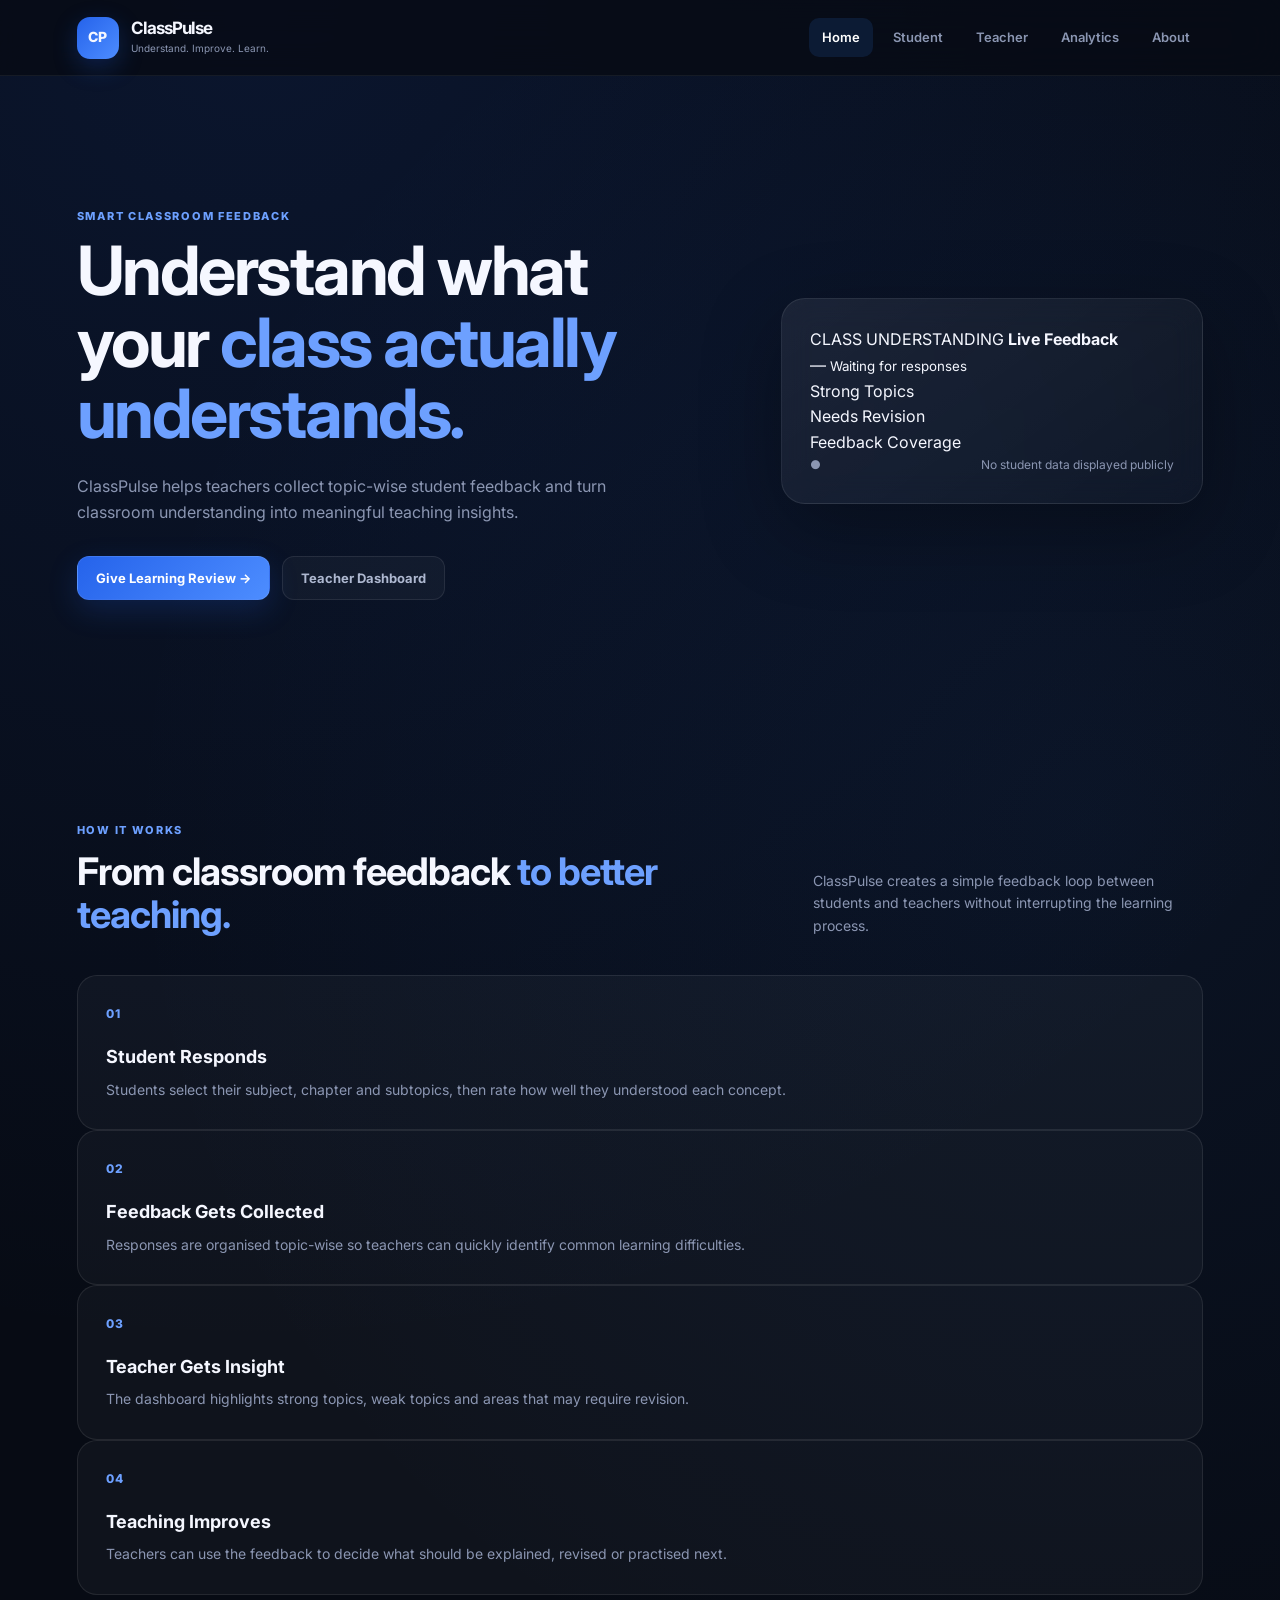
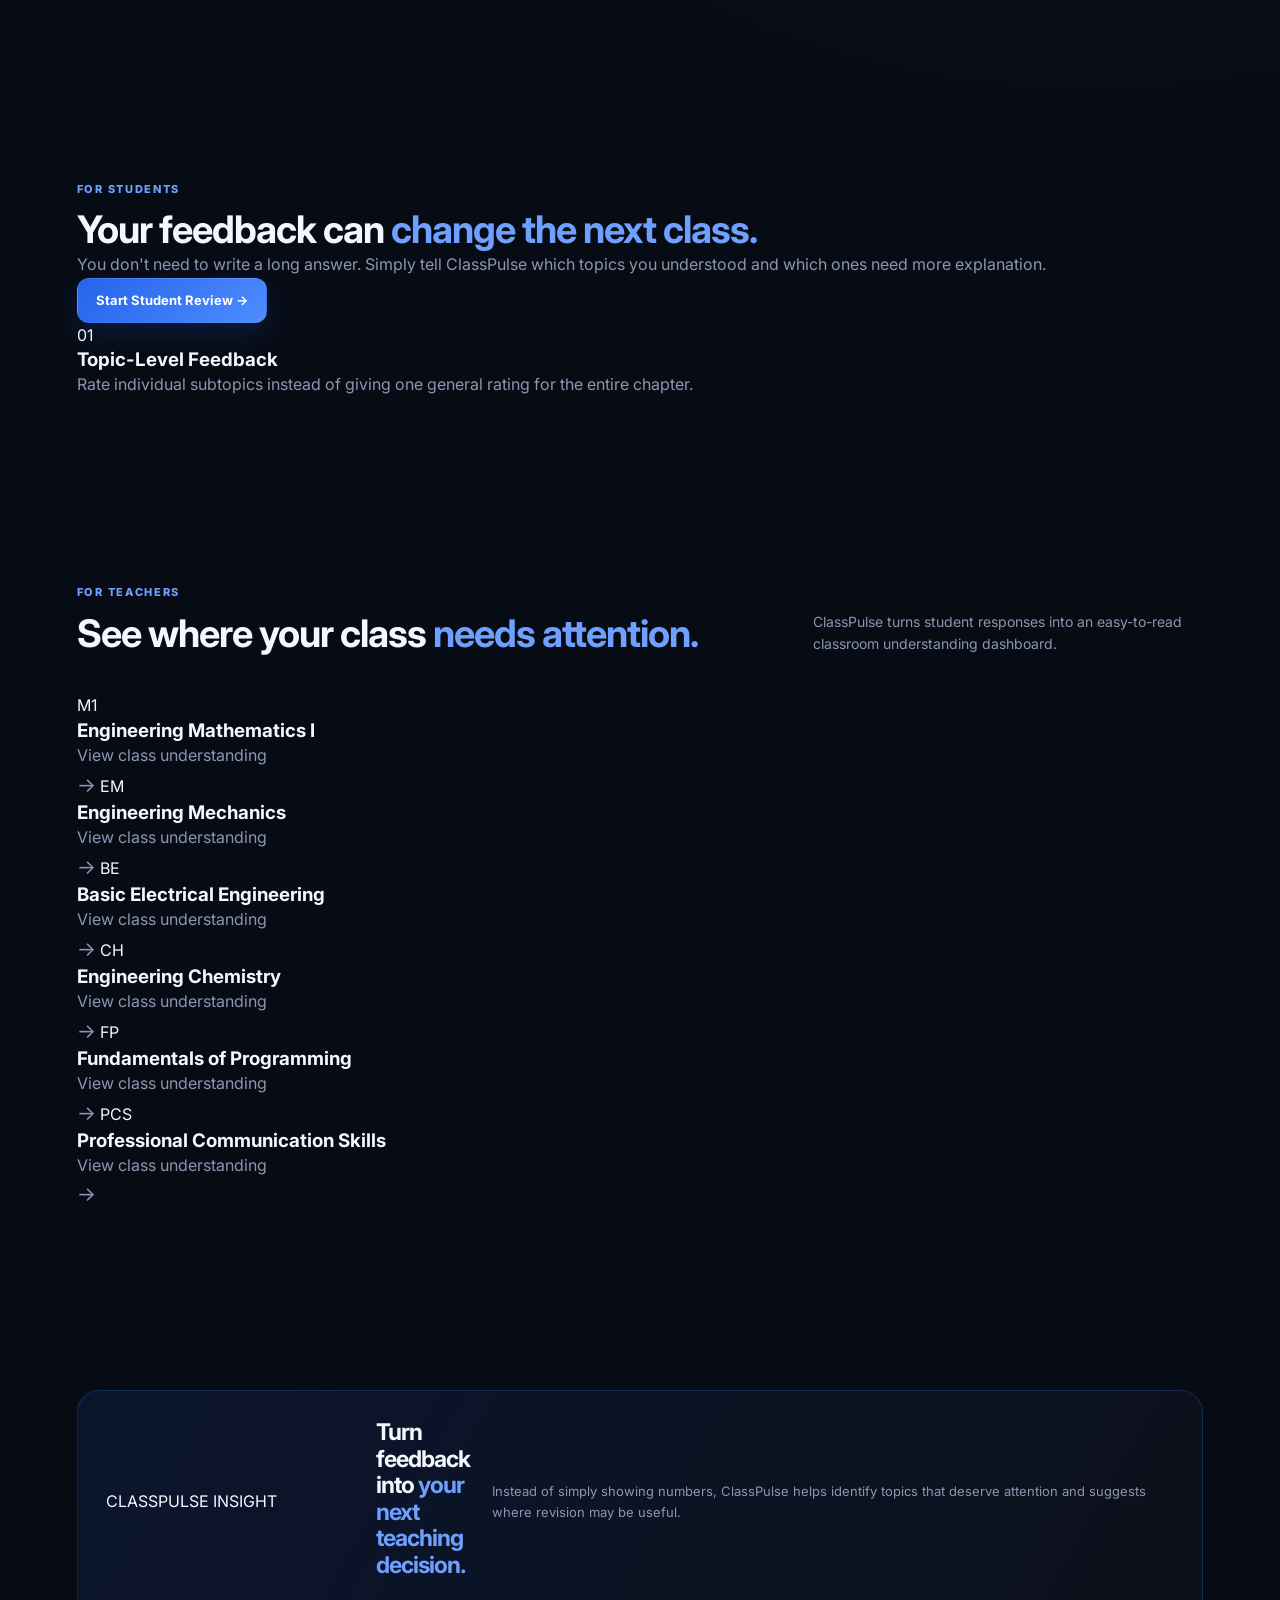
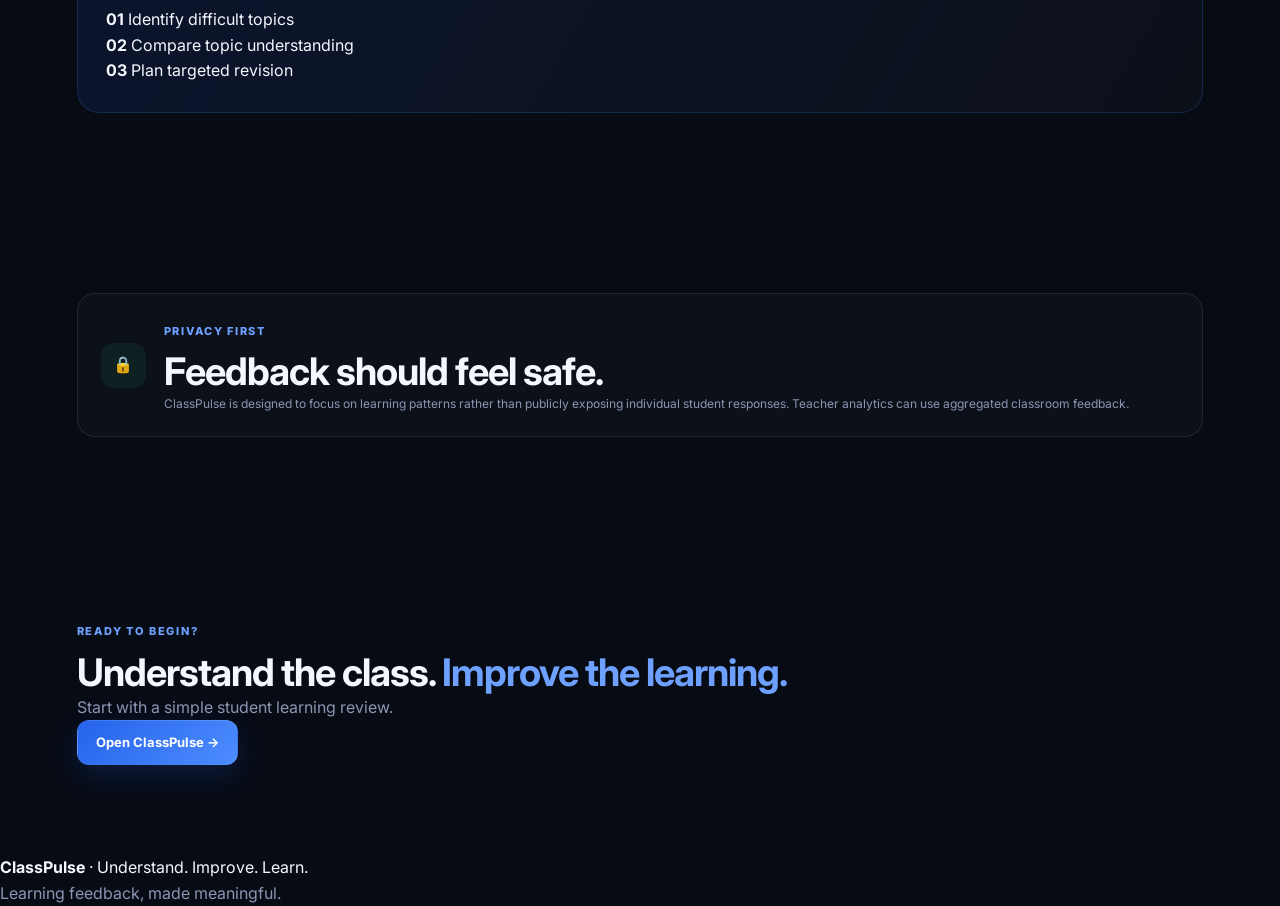
==== commit cac5ceac: "Update index.html" ====
--- a/index.html
+++ b/index.html
@@ -1,4 +1,4 @@
-  <!DOCTYPE html>
+<!DOCTYPE html>
 <html lang="en">
 <head>
   <meta charset="UTF-8">
@@ -8,14 +8,19 @@
 
   <link rel="preconnect" href="https://fonts.googleapis.com">
   <link rel="preconnect" href="https://fonts.gstatic.com" crossorigin>
-  <link href="https://fonts.googleapis.com/css2?family=Inter:wght@400;500;600;700;800&display=swap" rel="stylesheet">
+
+  <link
+    href="https://fonts.googleapis.com/css2?family=Inter:wght@400;500;600;700;800&display=swap"
+    rel="stylesheet"
+  >
 
   <link rel="stylesheet" href="style.css">
 </head>
 
 <body>
 
-  <!-- NAVBAR -->
+  <!-- ================= NAVBAR ================= -->
+
   <header class="navbar">
 
     <div class="brand">
@@ -38,78 +43,90 @@
   </header>
 
 
-  <!-- HERO -->
   <main>
 
+    <!-- ================= HERO ================= -->
+
     <section class="hero">
 
       <div class="hero-content">
 
-        <div class="badge">
-          <span class="pulse-dot"></span>
-          Learning Feedback Platform
-        </div>
+        <span class="eyebrow">SMART CLASSROOM FEEDBACK</span>
 
         <h1>
-          Turn student feedback
-          <span>into better learning.</span>
+          Understand what your
+          <span>class actually understands.</span>
         </h1>
 
         <p>
-          ClassPulse helps teachers understand exactly what students
-          understood, what confused them, and what needs revision.
+          ClassPulse helps teachers collect topic-wise student feedback
+          and turn classroom understanding into meaningful teaching insights.
         </p>
 
         <div class="hero-buttons">
+
           <a href="student.html" class="primary-btn">
-            Give Your Review →
+            Give Learning Review →
           </a>
 
-          <a href="#teacher" class="secondary-btn">
-            Teacher Insights
+          <a href="dashboard.html" class="secondary-btn">
+            Teacher Dashboard
           </a>
-        </div>
-
-      </div>
-
-
-      <!-- HERO STAT CARD -->
+
+        </div>
+
+      </div>
+
+
       <div class="hero-card">
 
-        <div class="card-top">
-          <span>Today's Class</span>
-          <span class="live">● LIVE</span>
-        </div>
-
-        <h3>Engineering Mechanics</h3>
-
-        <div class="overall">
-          <div>
-            <small>Overall Understanding</small>
-            <strong>72%</strong>
-          </div>
-
-          <div class="circle-score">
-            72
-          </div>
-        </div>
-
-        <div class="mini-progress">
-          <div style="width:72%"></div>
+        <div class="hero-card-top">
+          <span>CLASS UNDERSTANDING</span>
+          <strong>Live Feedback</strong>
+        </div>
+
+        <div class="hero-score">
+          <span>—</span>
+          <small>Waiting for responses</small>
+        </div>
+
+        <div class="hero-bars">
+
+          <div>
+            <span>Strong Topics</span>
+            <div class="mini-bar">
+              <i style="width:70%"></i>
+            </div>
+          </div>
+
+          <div>
+            <span>Needs Revision</span>
+            <div class="mini-bar">
+              <i style="width:35%"></i>
+            </div>
+          </div>
+
+          <div>
+            <span>Feedback Coverage</span>
+            <div class="mini-bar">
+              <i style="width:55%"></i>
+            </div>
+          </div>
+
         </div>
 
         <div class="hero-card-footer">
-          <span>42 Reviews</span>
-          <span>5 Topics</span>
-        </div>
-
-      </div>
-
-    </section>
-
-
-
-    <!-- HOW IT WORKS -->
+          <span>●</span>
+          No student data displayed publicly
+        </div>
+
+      </div>
+
+    </section>
+
+
+    <!-- ================= HOW IT WORKS ================= -->
+
     <section class="section">
 
       <div class="section-heading">
@@ -118,56 +135,125 @@
           <span class="eyebrow">HOW IT WORKS</span>
 
           <h2>
-            From feedback to insight.
+            From classroom feedback
+            <span>to better teaching.</span>
           </h2>
         </div>
 
         <p>
-          A simple way to understand where the class stands.
-        </p>
-
-      </div>
-
-
-      <div class="steps">
+          ClassPulse creates a simple feedback loop between students
+          and teachers without interrupting the learning process.
+        </p>
+
+      </div>
+
+
+      <div class="steps-grid">
 
         <div class="step-card">
+
           <div class="step-number">01</div>
-          <h3>Students Review</h3>
+
+          <h3>Student Responds</h3>
+
           <p>
-            Students select their subject, lesson and subtopics
-            and rate how well they understood them.
+            Students select their subject, chapter and subtopics,
+            then rate how well they understood each concept.
           </p>
+
         </div>
 
 
         <div class="step-card">
+
           <div class="step-number">02</div>
-          <h3>ClassPulse Analyses</h3>
+
+          <h3>Feedback Gets Collected</h3>
+
           <p>
-            Feedback is converted into clear topic-wise
-            understanding data.
+            Responses are organised topic-wise so teachers can
+            quickly identify common learning difficulties.
           </p>
+
         </div>
 
 
         <div class="step-card">
+
           <div class="step-number">03</div>
-          <h3>Teachers Improve</h3>
+
+          <h3>Teacher Gets Insight</h3>
+
           <p>
-            Teachers instantly see weak areas and decide
-            what should be revised next.
+            The dashboard highlights strong topics, weak topics
+            and areas that may require revision.
           </p>
-        </div>
-
-      </div>
-
-    </section>
-
-
-
-    <!-- TEACHER SECTION -->
-    <section class="teacher-section" id="teacher">
+
+        </div>
+
+
+        <div class="step-card">
+
+          <div class="step-number">04</div>
+
+          <h3>Teaching Improves</h3>
+
+          <p>
+            Teachers can use the feedback to decide what should
+            be explained, revised or practised next.
+          </p>
+
+        </div>
+
+      </div>
+
+    </section>
+
+
+    <!-- ================= STUDENT SECTION ================= -->
+
+    <section class="section split-section">
+
+      <div>
+
+        <span class="eyebrow">FOR STUDENTS</span>
+
+        <h2>
+          Your feedback can
+          <span>change the next class.</span>
+        </h2>
+
+        <p>
+          You don't need to write a long answer. Simply tell ClassPulse
+          which topics you understood and which ones need more explanation.
+        </p>
+
+        <a href="student.html" class="primary-btn">
+          Start Student Review →
+        </a>
+
+      </div>
+
+
+      <div class="feature-card">
+
+        <div class="feature-icon">01</div>
+
+        <h3>Topic-Level Feedback</h3>
+
+        <p>
+          Rate individual subtopics instead of giving one general
+          rating for the entire chapter.
+        </p>
+
+      </div>
+
+    </section>
+
+
+    <!-- ================= TEACHER SECTION ================= -->
+
+    <section class="section">
 
       <div class="section-heading">
 
@@ -175,263 +261,217 @@
           <span class="eyebrow">FOR TEACHERS</span>
 
           <h2>
-            Understand your class
-            <span>at a glance.</span>
+            See where your class
+            <span>needs attention.</span>
           </h2>
         </div>
 
         <p>
-          Select a subject to explore student understanding,
-          reviews and difficult topics.
-        </p>
-
-      </div>
-
-
-      <!-- SUBJECTS -->
-      <div class="subjects-grid">
-
-
-        <a href="dashboard.html" class="subject-card">
-
-          <div class="subject-icon">M¹</div>
-
-          <div class="subject-info">
+          ClassPulse turns student responses into an easy-to-read
+          classroom understanding dashboard.
+        </p>
+
+      </div>
+
+
+      <div class="teacher-subjects">
+
+        <a href="dashboard.html" class="teacher-subject-card">
+
+          <span class="subject-code">M1</span>
+
+          <div>
             <h3>Engineering Mathematics I</h3>
-
-            <p>
-              8 Chapters · 36 Reviews
-            </p>
-
-            <div class="subject-progress">
-              <div style="width:74%"></div>
-            </div>
-
-            <div class="subject-bottom">
-              <span>Overall Understanding</span>
-              <strong>74%</strong>
-            </div>
-          </div>
-
-          <span class="arrow">→</span>
-
-        </a>
-
-
-
-        <a href="dashboard.html" class="subject-card">
-
-          <div class="subject-icon">EM</div>
-
-          <div class="subject-info">
+            <p>View class understanding</p>
+          </div>
+
+          <span class="arrow">→</span>
+
+        </a>
+
+
+        <a href="dashboard.html" class="teacher-subject-card">
+
+          <span class="subject-code">EM</span>
+
+          <div>
             <h3>Engineering Mechanics</h3>
-
-            <p>
-              7 Chapters · 42 Reviews
-            </p>
-
-            <div class="subject-progress">
-              <div style="width:68%"></div>
-            </div>
-
-            <div class="subject-bottom">
-              <span>Overall Understanding</span>
-              <strong>68%</strong>
-            </div>
-          </div>
-
-          <span class="arrow">→</span>
-
-        </a>
-
-
-
-        <a href="dashboard.html" class="subject-card">
-
-          <div class="subject-icon">BE</div>
-
-          <div class="subject-info">
+            <p>View class understanding</p>
+          </div>
+
+          <span class="arrow">→</span>
+
+        </a>
+
+
+        <a href="dashboard.html" class="teacher-subject-card">
+
+          <span class="subject-code">BE</span>
+
+          <div>
             <h3>Basic Electrical Engineering</h3>
-
-            <p>
-              6 Chapters · 29 Reviews
-            </p>
-
-            <div class="subject-progress">
-              <div style="width:71%"></div>
-            </div>
-
-            <div class="subject-bottom">
-              <span>Overall Understanding</span>
-              <strong>71%</strong>
-            </div>
-          </div>
-
-          <span class="arrow">→</span>
-
-        </a>
-
-
-
-        <a href="dashboard.html" class="subject-card">
-
-          <div class="subject-icon">CH</div>
-
-          <div class="subject-info">
+            <p>View class understanding</p>
+          </div>
+
+          <span class="arrow">→</span>
+
+        </a>
+
+
+        <a href="dashboard.html" class="teacher-subject-card">
+
+          <span class="subject-code">CH</span>
+
+          <div>
             <h3>Engineering Chemistry</h3>
-
-            <p>
-              6 Chapters · 31 Reviews
-            </p>
-
-            <div class="subject-progress">
-              <div style="width:79%"></div>
-            </div>
-
-            <div class="subject-bottom">
-              <span>Overall Understanding</span>
-              <strong>79%</strong>
-            </div>
-          </div>
-
-          <span class="arrow">→</span>
-
-        </a>
-
-
-
-        <a href="dashboard.html" class="subject-card">
-
-          <div class="subject-icon">FP</div>
-
-          <div class="subject-info">
+            <p>View class understanding</p>
+          </div>
+
+          <span class="arrow">→</span>
+
+        </a>
+
+
+        <a href="dashboard.html" class="teacher-subject-card">
+
+          <span class="subject-code">FP</span>
+
+          <div>
             <h3>Fundamentals of Programming</h3>
-
-            <p>
-              8 Chapters · 38 Reviews
-            </p>
-
-            <div class="subject-progress">
-              <div style="width:83%"></div>
-            </div>
-
-            <div class="subject-bottom">
-              <span>Overall Understanding</span>
-              <strong>83%</strong>
-            </div>
-          </div>
-
-          <span class="arrow">→</span>
-
-        </a>
-
-
-
-        <a href="dashboard.html" class="subject-card">
-
-          <div class="subject-icon">PCS</div>
-
-          <div class="subject-info">
+            <p>View class understanding</p>
+          </div>
+
+          <span class="arrow">→</span>
+
+        </a>
+
+
+        <a href="dashboard.html" class="teacher-subject-card">
+
+          <span class="subject-code">PCS</span>
+
+          <div>
             <h3>Professional Communication Skills</h3>
-
-            <p>
-              5 Chapters · 24 Reviews
-            </p>
-
-            <div class="subject-progress">
-              <div style="width:76%"></div>
-            </div>
-
-            <div class="subject-bottom">
-              <span>Overall Understanding</span>
-              <strong>76%</strong>
-            </div>
-          </div>
-
-          <span class="arrow">→</span>
-
-        </a>
-
-      </div>
-
-    </section>
-
-
-
-    <!-- INSIGHT -->
-    <section class="insight-section">
+            <p>View class understanding</p>
+          </div>
+
+          <span class="arrow">→</span>
+
+        </a>
+
+      </div>
+
+    </section>
+
+
+    <!-- ================= INSIGHT ================= -->
+
+    <section class="section">
 
       <div class="insight-card">
 
-        <div class="insight-icon">✦</div>
+        <div class="insight-label">
+          CLASSPULSE INSIGHT
+        </div>
+
+        <h2>
+          Turn feedback into
+          <span>your next teaching decision.</span>
+        </h2>
+
+        <p>
+          Instead of simply showing numbers, ClassPulse helps identify
+          topics that deserve attention and suggests where revision
+          may be useful.
+        </p>
+
+        <div class="insight-points">
+
+          <div>
+            <strong>01</strong>
+            <span>Identify difficult topics</span>
+          </div>
+
+          <div>
+            <strong>02</strong>
+            <span>Compare topic understanding</span>
+          </div>
+
+          <div>
+            <strong>03</strong>
+            <span>Plan targeted revision</span>
+          </div>
+
+        </div>
+
+      </div>
+
+    </section>
+
+
+    <!-- ================= PRIVACY ================= -->
+
+    <section class="section">
+
+      <div class="privacy-card">
+
+        <div class="privacy-icon">🔒</div>
 
         <div>
 
-          <span class="eyebrow">CLASSPULSE INSIGHT</span>
-
-          <h2>
-            Know what to teach next.
-          </h2>
+          <span class="eyebrow">PRIVACY FIRST</span>
+
+          <h2>Feedback should feel safe.</h2>
 
           <p>
-            ClassPulse identifies topics where students are
-            struggling and helps teachers focus their revision
-            where it matters most.
+            ClassPulse is designed to focus on learning patterns rather
+            than publicly exposing individual student responses.
+            Teacher analytics can use aggregated classroom feedback.
           </p>
 
         </div>
 
-        <div class="insight-result">
-
-          <span>Highest Priority</span>
-
-          <strong>
-            Resolution of Forces
-          </strong>
-
-          <small>
-            43% understanding
-          </small>
-
-        </div>
-
-      </div>
-
-    </section>
-
-
-
-    <!-- PRIVACY -->
-    <section class="privacy-section">
-
-      <div class="privacy-card">
-
-        <div class="privacy-icon">🔒</div>
-
-        <div>
-          <h3>Student privacy comes first.</h3>
-
-          <p>
-            Feedback is designed to focus on learning,
-            not identity. Student information is kept separate
-            from normal classroom analytics.
-          </p>
-        </div>
-
-      </div>
+      </div>
+
+    </section>
+
+
+    <!-- ================= CTA ================= -->
+
+    <section class="section final-cta">
+
+      <span class="eyebrow">READY TO BEGIN?</span>
+
+      <h2>
+        Understand the class.
+        <span>Improve the learning.</span>
+      </h2>
+
+      <p>
+        Start with a simple student learning review.
+      </p>
+
+      <a href="student.html" class="primary-btn">
+        Open ClassPulse →
+      </a>
 
     </section>
 
   </main>
 
 
-
-  <!-- FOOTER -->
+  <!-- ================= FOOTER ================= -->
+
   <footer>
 
     <div>
+
       <strong>ClassPulse</strong>
-      <span> · Understand. Improve. Learn.</span>
+
+      <span>
+        · Understand. Improve. Learn.
+      </span>
+
     </div>
 
     <p>
@@ -440,8 +480,5 @@
 
   </footer>
 
-
-  <script src="script.js"></script>
-
 </body>
-  </html>
+        </html>
--- a/style.css
+++ b/style.css
@@ -1,404 +1,3676 @@
+/* =========================================================
+   CLASSPULSE — COMPLETE STYLE
+   ========================================================= */
+
 :root {
-    --bg: #050816;
-    --card: rgba(15, 23, 42, 0.72);
-    --border: rgba(148, 163, 184, 0.16);
-    --blue: #38bdf8;
-    --blue-dark: #0284c7;
-    --text: #f8fafc;
-    --muted: #94a3b8;
-    --green: #22c55e;
-    --yellow: #eab308;
-    --red: #ef4444;
-}
+  --bg: #070b14;
+  --bg-soft: #0b1120;
+  --card: rgba(255, 255, 255, 0.035);
+  --card-hover: rgba(255, 255, 255, 0.055);
+
+  --blue: #3b82f6;
+  --blue-light: #6da0ff;
+  --blue-dark: #2563eb;
+
+  --text: #f5f7ff;
+  --muted: #8b96b2;
+  --muted-light: #aeb8d0;
+
+  --green: #35d39a;
+  --yellow: #f5c451;
+  --red: #ff6262;
+
+  --border: rgba(255, 255, 255, 0.085);
+
+  --radius: 20px;
+}
+
+
+/* =========================================================
+   RESET
+   ========================================================= */
 
 * {
-    margin: 0;
-    padding: 0;
-    box-sizing: border-box;
+  margin: 0;
+  padding: 0;
+  box-sizing: border-box;
 }
 
 html {
-    scroll-behavior: smooth;
+  scroll-behavior: smooth;
 }
 
 body {
-    font-family: "Inter", sans-serif;
-    background:
-        radial-gradient(circle at 15% 10%, rgba(14, 165, 233, 0.12), transparent 30%),
-        radial-gradient(circle at 85% 20%, rgba(59, 130, 246, 0.10), transparent 30%),
-        var(--bg);
-    color: var(--text);
-    min-height: 100vh;
-    line-height: 1.6;
+  background:
+    radial-gradient(
+      circle at 20% 0%,
+      rgba(37, 99, 235, 0.12),
+      transparent 32%
+    ),
+    radial-gradient(
+      circle at 85% 20%,
+      rgba(59, 130, 246, 0.07),
+      transparent 28%
+    ),
+    var(--bg);
+
+  color: var(--text);
+  font-family: "Inter", sans-serif;
+  min-height: 100vh;
+  line-height: 1.6;
 }
 
 button,
+input,
+textarea,
+select {
+  font-family: inherit;
+}
+
+button {
+  color: inherit;
+}
+
+a {
+  color: inherit;
+  text-decoration: none;
+}
+
+
+/* =========================================================
+   NAVBAR
+   ========================================================= */
+
+.navbar {
+  width: 100%;
+  min-height: 76px;
+
+  display: flex;
+  align-items: center;
+  justify-content: space-between;
+
+  padding: 16px 6%;
+
+  position: sticky;
+  top: 0;
+  z-index: 100;
+
+  background: rgba(7, 11, 20, 0.78);
+  backdrop-filter: blur(18px);
+
+  border-bottom: 1px solid rgba(255, 255, 255, 0.06);
+}
+
+.brand {
+  display: flex;
+  align-items: center;
+  gap: 12px;
+}
+
+.brand-icon {
+  width: 42px;
+  height: 42px;
+
+  display: flex;
+  align-items: center;
+  justify-content: center;
+
+  border-radius: 13px;
+
+  background: linear-gradient(
+    135deg,
+    #2563eb,
+    #4d8dff
+  );
+
+  font-weight: 800;
+  font-size: 14px;
+
+  box-shadow:
+    0 8px 25px rgba(37, 99, 235, 0.25);
+}
+
+.brand h2 {
+  font-size: 17px;
+  line-height: 1.1;
+}
+
+.brand span {
+  display: block;
+
+  margin-top: 3px;
+
+  color: var(--muted);
+
+  font-size: 10px;
+}
+
+.navbar nav {
+  display: flex;
+  align-items: center;
+  gap: 7px;
+}
+
+.navbar nav a {
+  padding: 9px 13px;
+
+  border-radius: 10px;
+
+  color: var(--muted);
+
+  font-size: 13px;
+  font-weight: 600;
+
+  transition: 0.25s ease;
+}
+
+.navbar nav a:hover {
+  color: white;
+  background: rgba(255,255,255,0.05);
+}
+
+.navbar nav a.active {
+  color: white;
+  background: rgba(59,130,246,0.13);
+}
+
+
+/* =========================================================
+   COMMON
+   ========================================================= */
+
+main {
+  width: 100%;
+}
+
+.section {
+  width: min(1180px, 88%);
+  margin: 0 auto;
+  padding: 90px 0;
+}
+
+.section-heading {
+  display: flex;
+  justify-content: space-between;
+  align-items: end;
+
+  gap: 40px;
+
+  margin-bottom: 38px;
+}
+
+.section-heading > div {
+  max-width: 700px;
+}
+
+.section-heading > p {
+  max-width: 390px;
+
+  color: var(--muted);
+
+  font-size: 14px;
+}
+
+.eyebrow {
+  display: inline-block;
+
+  margin-bottom: 10px;
+
+  color: var(--blue-light);
+
+  font-size: 11px;
+  font-weight: 800;
+  letter-spacing: 1.7px;
+}
+
+h1 {
+  font-size: clamp(38px, 6vw, 68px);
+  line-height: 1.05;
+  letter-spacing: -2.5px;
+}
+
+h1 span,
+h2 span {
+  color: var(--blue-light);
+}
+
+h2 {
+  font-size: clamp(26px, 4vw, 38px);
+  line-height: 1.15;
+  letter-spacing: -1px;
+}
+
+h3 {
+  line-height: 1.3;
+}
+
+p {
+  color: var(--muted);
+}
+
+
+/* =========================================================
+   BUTTONS
+   ========================================================= */
+
+.primary-btn,
+.secondary-btn {
+  display: inline-flex;
+
+  align-items: center;
+  justify-content: center;
+
+  min-height: 44px;
+
+  padding: 11px 18px;
+
+  border-radius: 12px;
+
+  font-size: 13px;
+  font-weight: 700;
+
+  cursor: pointer;
+
+  transition: 0.25s ease;
+}
+
+.primary-btn {
+  color: white;
+
+  background: linear-gradient(
+    135deg,
+    var(--blue-dark),
+    #4d8dff
+  );
+
+  border: 1px solid rgba(255,255,255,0.08);
+
+  box-shadow:
+    0 10px 30px rgba(37,99,235,0.20);
+}
+
+.primary-btn:hover {
+  transform: translateY(-2px);
+  box-shadow:
+    0 14px 35px rgba(37,99,235,0.30);
+}
+
+.secondary-btn {
+  background: rgba(255,255,255,0.035);
+
+  color: var(--muted-light);
+
+  border: 1px solid var(--border);
+}
+
+.secondary-btn:hover {
+  color: white;
+  background: rgba(255,255,255,0.07);
+}
+
+
+/* =========================================================
+   HERO
+   ========================================================= */
+
+.hero {
+  width: min(1180px, 88%);
+
+  margin: 0 auto;
+
+  min-height: 650px;
+
+  display: grid;
+  grid-template-columns: 1.2fr 0.8fr;
+
+  align-items: center;
+
+  gap: 70px;
+}
+
+.hero-content {
+  max-width: 700px;
+}
+
+.badge {
+  display: inline-flex;
+
+  align-items: center;
+  gap: 8px;
+
+  padding: 8px 13px;
+
+  margin-bottom: 24px;
+
+  border: 1px solid rgba(59,130,246,0.18);
+
+  border-radius: 999px;
+
+  background: rgba(59,130,246,0.07);
+
+  color: #9ebeff;
+
+  font-size: 11px;
+  font-weight: 700;
+}
+
+.pulse-dot,
+.live-dot {
+  width: 7px;
+  height: 7px;
+
+  border-radius: 50%;
+
+  background: var(--green);
+
+  box-shadow:
+    0 0 12px rgba(53,211,154,0.8);
+}
+
+.hero h1 {
+  margin-bottom: 25px;
+}
+
+.hero-content > p {
+  max-width: 610px;
+
+  margin-bottom: 30px;
+
+  font-size: 16px;
+}
+
+.hero-buttons {
+  display: flex;
+  gap: 12px;
+  flex-wrap: wrap;
+}
+
+.hero-card {
+  padding: 28px;
+
+  border-radius: 24px;
+
+  background:
+    linear-gradient(
+      145deg,
+      rgba(255,255,255,0.07),
+      rgba(255,255,255,0.025)
+    );
+
+  border: 1px solid var(--border);
+
+  box-shadow:
+    0 25px 80px rgba(0,0,0,0.30);
+
+  backdrop-filter: blur(15px);
+}
+
+.card-top {
+  display: flex;
+  justify-content: space-between;
+
+  color: var(--muted);
+
+  font-size: 12px;
+}
+
+.live {
+  color: var(--green);
+  font-weight: 700;
+}
+
+.hero-card h3 {
+  margin: 28px 0;
+  font-size: 20px;
+}
+
+.overall {
+  display: flex;
+  align-items: center;
+  justify-content: space-between;
+}
+
+.overall small {
+  display: block;
+  margin-bottom: 5px;
+  color: var(--muted);
+}
+
+.overall strong {
+  font-size: 42px;
+}
+
+.circle-score {
+  width: 65px;
+  height: 65px;
+
+  display: flex;
+  align-items: center;
+  justify-content: center;
+
+  border-radius: 50%;
+
+  border: 5px solid var(--blue);
+
+  font-weight: 800;
+}
+
+.mini-progress,
+.subject-progress,
+.stat-progress,
+.topic-bar,
+.comparison-bar {
+  overflow: hidden;
+
+  background: rgba(255,255,255,0.07);
+
+  border-radius: 999px;
+}
+
+.mini-progress {
+  height: 7px;
+  margin: 25px 0;
+}
+
+.mini-progress div,
+.subject-progress div,
+.stat-progress div,
+.topic-bar div,
+.comparison-bar div {
+  height: 100%;
+
+  border-radius: inherit;
+
+  background: linear-gradient(
+    90deg,
+    #2563eb,
+    #6da0ff
+  );
+}
+
+.hero-card-footer {
+  display: flex;
+  justify-content: space-between;
+
+  color: var(--muted);
+
+  font-size: 12px;
+}
+
+
+/* =========================================================
+   STEPS
+   ========================================================= */
+
+.steps {
+  display: grid;
+
+  grid-template-columns:
+    repeat(3, 1fr);
+
+  gap: 18px;
+}
+
+.step-card {
+  padding: 28px;
+
+  border: 1px solid var(--border);
+
+  border-radius: var(--radius);
+
+  background: var(--card);
+
+  transition: 0.25s ease;
+}
+
+.step-card:hover {
+  transform: translateY(-3px);
+
+  background: var(--card-hover);
+
+  border-color:
+    rgba(59,130,246,0.20);
+}
+
+.step-number {
+  margin-bottom: 22px;
+
+  color: var(--blue-light);
+
+  font-size: 12px;
+  font-weight: 800;
+  letter-spacing: 1px;
+}
+
+.step-card h3 {
+  margin-bottom: 10px;
+  font-size: 18px;
+}
+
+.step-card p {
+  font-size: 14px;
+}
+
+
+/* =========================================================
+   TEACHER SUBJECTS
+   ========================================================= */
+
+.teacher-section {
+  width: min(1180px, 88%);
+
+  margin: 0 auto;
+
+  padding: 40px 0 90px;
+}
+
+.subjects-grid {
+  display: grid;
+
+  grid-template-columns:
+    repeat(2, 1fr);
+
+  gap: 15px;
+}
+
+.subject-card {
+  position: relative;
+
+  display: flex;
+
+  align-items: center;
+
+  gap: 16px;
+
+  padding: 20px;
+
+  border-radius: 18px;
+
+  background: var(--card);
+
+  border: 1px solid var(--border);
+
+  transition: 0.25s ease;
+}
+
+.subject-card:hover {
+  transform: translateY(-2px);
+
+  border-color:
+    rgba(59,130,246,0.25);
+
+  background: var(--card-hover);
+}
+
+.subject-icon {
+  width: 48px;
+  height: 48px;
+
+  flex-shrink: 0;
+
+  display: flex;
+  align-items: center;
+  justify-content: center;
+
+  border-radius: 14px;
+
+  background: rgba(59,130,246,0.12);
+
+  color: var(--blue-light);
+
+  font-size: 13px;
+  font-weight: 800;
+}
+
+.subject-info {
+  flex: 1;
+}
+
+.subject-info h3 {
+  font-size: 15px;
+}
+
+.subject-info p {
+  margin: 4px 0 12px;
+
+  font-size: 12px;
+}
+
+.subject-progress {
+  height: 5px;
+}
+
+.subject-bottom {
+  display: flex;
+
+  justify-content: space-between;
+
+  margin-top: 8px;
+
+  font-size: 10px;
+
+  color: var(--muted);
+}
+
+.subject-bottom strong {
+  color: var(--blue-light);
+}
+
+.arrow {
+  color: var(--muted);
+  font-size: 20px;
+}
+
+
+/* =========================================================
+   INSIGHT
+   ========================================================= */
+
+.insight-section {
+  width: min(1180px, 88%);
+
+  margin: 0 auto;
+
+  padding: 30px 0 70px;
+}
+
+.insight-card {
+  display: grid;
+
+  grid-template-columns: auto 1fr auto;
+
+  align-items: center;
+
+  gap: 22px;
+
+  padding: 28px;
+
+  border-radius: 22px;
+
+  border: 1px solid rgba(59,130,246,0.20);
+
+  background:
+    linear-gradient(
+      120deg,
+      rgba(37,99,235,0.12),
+      rgba(255,255,255,0.025)
+    );
+}
+
+.insight-icon {
+  width: 48px;
+  height: 48px;
+
+  display: flex;
+  align-items: center;
+  justify-content: center;
+
+  border-radius: 14px;
+
+  background: rgba(59,130,246,0.15);
+
+  color: #8ab3ff;
+
+  font-size: 22px;
+}
+
+.insight-card h2 {
+  margin-bottom: 7px;
+  font-size: 23px;
+}
+
+.insight-card p {
+  font-size: 13px;
+}
+
+.insight-result {
+  min-width: 190px;
+
+  padding: 16px;
+
+  border-radius: 15px;
+
+  background: rgba(0,0,0,0.16);
+
+  border: 1px solid var(--border);
+}
+
+.insight-result span {
+  display: block;
+
+  margin-bottom: 5px;
+
+  color: var(--muted);
+
+  font-size: 9px;
+  font-weight: 800;
+  letter-spacing: 1px;
+}
+
+.insight-result strong {
+  display: block;
+
+  font-size: 15px;
+}
+
+.insight-result small {
+  color: var(--red);
+
+  font-size: 11px;
+}
+
+
+/* =========================================================
+   PRIVACY
+   ========================================================= */
+
+.privacy-section {
+  width: min(1180px, 88%);
+
+  margin: 0 auto;
+
+  padding: 10px 0 80px;
+}
+
+.privacy-card {
+  display: flex;
+
+  align-items: center;
+
+  gap: 18px;
+
+  padding: 23px;
+
+  border-radius: 18px;
+
+  border: 1px solid var(--border);
+
+  background: rgba(255,255,255,0.025);
+}
+
+.privacy-icon {
+  width: 45px;
+  height: 45px;
+
+  flex-shrink: 0;
+
+  display: flex;
+  align-items: center;
+  justify-content: center;
+
+  border-radius: 13px;
+
+  background: rgba(53,211,154,0.08);
+}
+
+.privacy-card h3 {
+  margin-bottom: 4px;
+  font-size: 15px;
+}
+
+.privacy-card p {
+  font-size: 12px;
+}
+
+
+/* =========================================================
+   DASHBOARD
+   ========================================================= */
+
+.dashboard-header {
+  padding-bottom: 25px;
+}
+
+.dashboard-actions {
+  display: flex;
+  gap: 10px;
+  flex-wrap: wrap;
+}
+
+.session-bar {
+  width: min(1180px, 88%);
+
+  margin: 0 auto 30px;
+
+  display: flex;
+  align-items: center;
+  justify-content: space-between;
+
+  gap: 20px;
+
+  padding: 18px 22px;
+
+  border: 1px solid rgba(53,211,154,0.15);
+
+  border-radius: 17px;
+
+  background: rgba(53,211,154,0.035);
+}
+
+.session-status {
+  display: block;
+
+  margin-bottom: 4px;
+
+  color: var(--green);
+
+  font-size: 10px;
+  font-weight: 800;
+  letter-spacing: 1px;
+}
+
+.session-bar strong {
+  display: block;
+  font-size: 15px;
+}
+
+.session-bar small {
+  color: var(--muted);
+  font-size: 11px;
+}
+
+.session-stats {
+  display: flex;
+  align-items: center;
+  gap: 25px;
+}
+
+.session-stats div {
+  text-align: center;
+}
+
+.session-stats strong {
+  display: block;
+  font-size: 17px;
+}
+
+.session-stats span {
+  color: var(--muted);
+  font-size: 10px;
+}
+
+.session-stats button {
+  padding: 9px 12px;
+
+  border: 1px solid rgba(255,255,255,0.09);
+
+  border-radius: 9px;
+
+  background: rgba(255,255,255,0.04);
+
+  color: var(--muted-light);
+
+  cursor: pointer;
+}
+
+
+/* =========================================================
+   STAT CARDS
+   ========================================================= */
+
+.dashboard-grid {
+  width: min(1180px, 88%);
+
+  margin: 0 auto 30px;
+
+  display: grid;
+
+  grid-template-columns:
+    repeat(4, 1fr);
+
+  gap: 15px;
+}
+
+.stat-card {
+  padding: 23px;
+
+  border: 1px solid var(--border);
+
+  border-radius: 18px;
+
+  background: var(--card);
+}
+
+.stat-label {
+  display: block;
+
+  margin-bottom: 13px;
+
+  color: var(--muted);
+
+  font-size: 11px;
+  font-weight: 600;
+}
+
+.stat-card > strong {
+  display: block;
+
+  margin-bottom: 13px;
+
+  font-size: 29px;
+}
+
+.stat-card .small-stat {
+  font-size: 17px;
+}
+
+.stat-progress {
+  height: 5px;
+  margin-bottom: 10px;
+}
+
+.stat-card small {
+  color: var(--muted);
+  font-size: 11px;
+}
+
+.stat-card .positive {
+  color: var(--green);
+}
+
+.danger-stat {
+  border-color: rgba(255,98,98,0.12);
+}
+
+
+/* =========================================================
+   DASHBOARD PANELS
+   ========================================================= */
+
+.dashboard-panel {
+  width: min(1180px, 88%);
+
+  margin: 0 auto 30px;
+
+  padding: 27px;
+
+  border-radius: 21px;
+
+  border: 1px solid var(--border);
+
+  background: rgba(255,255,255,0.025);
+}
+
+.panel-header {
+  display: flex;
+
+  align-items: center;
+  justify-content: space-between;
+
+  gap: 20px;
+
+  margin-bottom: 25px;
+}
+
+.panel-header h2 {
+  font-size: 22px;
+}
+
+.panel-header select,
+.analytics-filters select {
+  padding: 10px 13px;
+
+  border-radius: 10px;
+
+  border: 1px solid var(--border);
+
+  background: #101727;
+
+  color: var(--muted-light);
+
+  outline: none;
+
+  cursor: pointer;
+}
+
+
+/* =========================================================
+   TOPIC TABLE
+   ========================================================= */
+
+.topic-table {
+  display: flex;
+  flex-direction: column;
+}
+
+.topic-row {
+  display: grid;
+
+  grid-template-columns:
+    2fr 1.2fr 100px 110px;
+
+  align-items: center;
+
+  gap: 20px;
+
+  padding: 17px 0;
+
+  border-bottom: 1px solid rgba(255,255,255,0.06);
+}
+
+.topic-row:last-child {
+  border-bottom: none;
+}
+
+.topic-main {
+  display: flex;
+  align-items: center;
+  gap: 14px;
+}
+
+.topic-rank {
+  color: var(--muted);
+  font-size: 11px;
+}
+
+.topic-main strong {
+  display: block;
+  font-size: 13px;
+}
+
+.topic-main span {
+  display: block;
+
+  color: var(--muted);
+
+  font-size: 10px;
+}
+
+.topic-score strong {
+  display: block;
+  margin-bottom: 6px;
+  font-size: 14px;
+}
+
+.topic-bar {
+  height: 5px;
+}
+
+.topic-review {
+  color: var(--muted);
+  font-size: 11px;
+}
+
+.priority {
+  padding: 5px 8px;
+
+  border-radius: 7px;
+
+  text-align: center;
+
+  font-size: 9px;
+  font-weight: 700;
+}
+
+.priority.high {
+  color: #ff8585;
+  background: rgba(255,98,98,0.10);
+}
+
+.priority.medium {
+  color: var(--yellow);
+  background: rgba(245,196,81,0.08);
+}
+
+.priority.good {
+  color: #73a9ff;
+  background: rgba(59,130,246,0.09);
+}
+
+.priority.excellent {
+  color: var(--green);
+  background: rgba(53,211,154,0.09);
+}
+
+
+/* =========================================================
+   COMPARISON
+   ========================================================= */
+
+.comparison-grid {
+  display: grid;
+
+  grid-template-columns: 1fr auto 1fr;
+
+  align-items: center;
+
+  gap: 18px;
+}
+
+.comparison-card {
+  padding: 25px;
+
+  border-radius: 17px;
+
+  background: rgba(255,255,255,0.03);
+
+  border: 1px solid var(--border);
+
+  text-align: center;
+}
+
+.comparison-card span,
+.comparison-card small {
+  display: block;
+
+  color: var(--muted);
+
+  font-size: 11px;
+}
+
+.comparison-card strong {
+  display: block;
+
+  margin: 8px 0;
+
+  font-size: 35px;
+}
+
+.comparison-card.improved {
+  border-color: rgba(53,211,154,0.18);
+}
+
+.comparison-card.improved strong {
+  color: var(--green);
+}
+
+.comparison-arrow {
+  color: var(--blue-light);
+  font-size: 24px;
+}
+
+
+/* =========================================================
+   REVIEWS
+   ========================================================= */
+
+.review-list {
+  display: flex;
+  flex-direction: column;
+  gap: 13px;
+}
+
+.review-card {
+  padding: 20px;
+
+  border: 1px solid var(--border);
+
+  border-radius: 15px;
+
+  background: rgba(255,255,255,0.025);
+}
+
+.review-card.flagged {
+  border-color: rgba(245,196,81,0.4);
+}
+
+.review-top {
+  display: flex;
+  justify-content: space-between;
+  gap: 15px;
+}
+
+.review-top strong {
+  display: block;
+  font-size: 13px;
+}
+
+.review-top span {
+  color: var(--muted);
+  font-size: 10px;
+}
+
+.review-status,
+.new-badge {
+  color: var(--blue-light);
+
+  font-size: 9px;
+  font-weight: 800;
+  letter-spacing: 1px;
+}
+
+.review-card > p {
+  margin: 15px 0;
+
+  font-size: 13px;
+}
+
+.review-bottom {
+  display: flex;
+  align-items: center;
+
+  gap: 15px;
+
+  color: var(--muted);
+
+  font-size: 10px;
+}
+
+.review-bottom button {
+  margin-left: auto;
+
+  padding: 6px 9px;
+
+  border: 1px solid var(--border);
+
+  border-radius: 7px;
+
+  background: rgba(255,255,255,0.035);
+
+  color: var(--muted-light);
+
+  cursor: pointer;
+}
+
+
+/* =========================================================
+   ANALYTICS
+   ========================================================= */
+
+.analytics-header {
+  padding-bottom: 30px;
+}
+
+.analytics-filters {
+  display: flex;
+  gap: 10px;
+  flex-wrap: wrap;
+}
+
+.trend-badge {
+  padding: 7px 11px;
+
+  border-radius: 8px;
+
+  background: rgba(53,211,154,0.08);
+
+  color: var(--green);
+
+  font-size: 10px;
+  font-weight: 700;
+}
+
+
+/* =========================================================
+   CHART
+   ========================================================= */
+
+.chart-card {
+  display: flex;
+
+  min-height: 300px;
+
+  padding: 20px;
+
+  border-radius: 15px;
+
+  background: rgba(255,255,255,0.02);
+
+  border: 1px solid var(--border);
+}
+
+.chart-y-axis {
+  width: 45px;
+
+  display: flex;
+  flex-direction: column;
+  justify-content: space-between;
+
+  padding: 0 0 30px;
+
+  color: var(--muted);
+
+  font-size: 9px;
+}
+
+.chart-area {
+  position: relative;
+
+  flex: 1;
+
+  min-height: 250px;
+}
+
+.chart-grid-lines {
+  position: absolute;
+
+  inset: 0 0 30px 0;
+
+  display: flex;
+  flex-direction: column;
+  justify-content: space-between;
+}
+
+.chart-grid-lines span {
+  width: 100%;
+  height: 1px;
+
+  background: rgba(255,255,255,0.06);
+}
+
+.chart-line {
+  position: absolute;
+
+  inset: 0 0 30px 0;
+}
+
+.chart-point {
+  position: absolute;
+
+  width: 10px;
+  height: 10px;
+
+  border-radius: 50%;
+
+  background: var(--blue-light);
+
+  box-shadow:
+    0 0 14px rgba(59,130,246,0.7);
+}
+
+.chart-point span {
+  position: absolute;
+
+  bottom: 16px;
+  left: 50%;
+
+  transform: translateX(-50%);
+
+  color: var(--muted-light);
+
+  font-size: 9px;
+
+  white-space: nowrap;
+}
+
+.chart-labels {
+  position: absolute;
+
+  bottom: 0;
+  left: 0;
+  right: 0;
+
+  display: flex;
+  justify-content: space-between;
+
+  color: var(--muted);
+
+  font-size: 9px;
+}
+
+
+/* =========================================================
+   ANALYTICS COMPARISON
+   ========================================================= */
+
+.comparison-list {
+  display: flex;
+  flex-direction: column;
+  gap: 18px;
+}
+
+.comparison-row {
+  display: grid;
+
+  grid-template-columns:
+    180px 1fr 50px;
+
+  align-items: center;
+
+  gap: 18px;
+}
+
+.comparison-info strong {
+  display: block;
+  font-size: 12px;
+}
+
+.comparison-info span {
+  color: var(--muted);
+  font-size: 9px;
+}
+
+.comparison-bar {
+  height: 7px;
+}
+
+
+/* =========================================================
+   DOUBTS
+   ========================================================= */
+
+.doubt-grid {
+  display: grid;
+
+  grid-template-columns:
+    repeat(3, 1fr);
+
+  gap: 15px;
+}
+
+.doubt-card {
+  padding: 22px;
+
+  border-radius: 16px;
+
+  border: 1px solid var(--border)/* =========================================================
+   CLASSPULSE — COMPLETE STYLE
+   ========================================================= */
+
+:root {
+  --bg: #070b14;
+  --bg-soft: #0b1120;
+  --card: rgba(255, 255, 255, 0.035);
+  --card-hover: rgba(255, 255, 255, 0.055);
+
+  --blue: #3b82f6;
+  --blue-light: #6da0ff;
+  --blue-dark: #2563eb;
+
+  --text: #f5f7ff;
+  --muted: #8b96b2;
+  --muted-light: #aeb8d0;
+
+  --green: #35d39a;
+  --yellow: #f5c451;
+  --red: #ff6262;
+
+  --border: rgba(255, 255, 255, 0.085);
+
+  --radius: 20px;
+}
+
+
+/* =========================================================
+   RESET
+   ========================================================= */
+
+* {
+  margin: 0;
+  padding: 0;
+  box-sizing: border-box;
+}
+
+html {
+  scroll-behavior: smooth;
+}
+
+body {
+  background:
+    radial-gradient(
+      circle at 20% 0%,
+      rgba(37, 99, 235, 0.12),
+      transparent 32%
+    ),
+    radial-gradient(
+      circle at 85% 20%,
+      rgba(59, 130, 246, 0.07),
+      transparent 28%
+    ),
+    var(--bg);
+
+  color: var(--text);
+  font-family: "Inter", sans-serif;
+  min-height: 100vh;
+  line-height: 1.6;
+}
+
+button,
+input,
+textarea,
+select {
+  font-family: inherit;
+}
+
+button {
+  color: inherit;
+}
+
+a {
+  color: inherit;
+  text-decoration: none;
+}
+
+
+/* =========================================================
+   NAVBAR
+   ========================================================= */
+
+.navbar {
+  width: 100%;
+  min-height: 76px;
+
+  display: flex;
+  align-items: center;
+  justify-content: space-between;
+
+  padding: 16px 6%;
+
+  position: sticky;
+  top: 0;
+  z-index: 100;
+
+  background: rgba(7, 11, 20, 0.78);
+  backdrop-filter: blur(18px);
+
+  border-bottom: 1px solid rgba(255, 255, 255, 0.06);
+}
+
+.brand {
+  display: flex;
+  align-items: center;
+  gap: 12px;
+}
+
+.brand-icon {
+  width: 42px;
+  height: 42px;
+
+  display: flex;
+  align-items: center;
+  justify-content: center;
+
+  border-radius: 13px;
+
+  background: linear-gradient(
+    135deg,
+    #2563eb,
+    #4d8dff
+  );
+
+  font-weight: 800;
+  font-size: 14px;
+
+  box-shadow:
+    0 8px 25px rgba(37, 99, 235, 0.25);
+}
+
+.brand h2 {
+  font-size: 17px;
+  line-height: 1.1;
+}
+
+.brand span {
+  display: block;
+
+  margin-top: 3px;
+
+  color: var(--muted);
+
+  font-size: 10px;
+}
+
+.navbar nav {
+  display: flex;
+  align-items: center;
+  gap: 7px;
+}
+
+.navbar nav a {
+  padding: 9px 13px;
+
+  border-radius: 10px;
+
+  color: var(--muted);
+
+  font-size: 13px;
+  font-weight: 600;
+
+  transition: 0.25s ease;
+}
+
+.navbar nav a:hover {
+  color: white;
+  background: rgba(255,255,255,0.05);
+}
+
+.navbar nav a.active {
+  color: white;
+  background: rgba(59,130,246,0.13);
+}
+
+
+/* =========================================================
+   COMMON
+   ========================================================= */
+
+main {
+  width: 100%;
+}
+
+.section {
+  width: min(1180px, 88%);
+  margin: 0 auto;
+  padding: 90px 0;
+}
+
+.section-heading {
+  display: flex;
+  justify-content: space-between;
+  align-items: end;
+
+  gap: 40px;
+
+  margin-bottom: 38px;
+}
+
+.section-heading > div {
+  max-width: 700px;
+}
+
+.section-heading > p {
+  max-width: 390px;
+
+  color: var(--muted);
+
+  font-size: 14px;
+}
+
+.eyebrow {
+  display: inline-block;
+
+  margin-bottom: 10px;
+
+  color: var(--blue-light);
+
+  font-size: 11px;
+  font-weight: 800;
+  letter-spacing: 1.7px;
+}
+
+h1 {
+  font-size: clamp(38px, 6vw, 68px);
+  line-height: 1.05;
+  letter-spacing: -2.5px;
+}
+
+h1 span,
+h2 span {
+  color: var(--blue-light);
+}
+
+h2 {
+  font-size: clamp(26px, 4vw, 38px);
+  line-height: 1.15;
+  letter-spacing: -1px;
+}
+
+h3 {
+  line-height: 1.3;
+}
+
+p {
+  color: var(--muted);
+}
+
+
+/* =========================================================
+   BUTTONS
+   ========================================================= */
+
+.primary-btn,
+.secondary-btn {
+  display: inline-flex;
+
+  align-items: center;
+  justify-content: center;
+
+  min-height: 44px;
+
+  padding: 11px 18px;
+
+  border-radius: 12px;
+
+  font-size: 13px;
+  font-weight: 700;
+
+  cursor: pointer;
+
+  transition: 0.25s ease;
+}
+
+.primary-btn {
+  color: white;
+
+  background: linear-gradient(
+    135deg,
+    var(--blue-dark),
+    #4d8dff
+  );
+
+  border: 1px solid rgba(255,255,255,0.08);
+
+  box-shadow:
+    0 10px 30px rgba(37,99,235,0.20);
+}
+
+.primary-btn:hover {
+  transform: translateY(-2px);
+  box-shadow:
+    0 14px 35px rgba(37,99,235,0.30);
+}
+
+.secondary-btn {
+  background: rgba(255,255,255,0.035);
+
+  color: var(--muted-light);
+
+  border: 1px solid var(--border);
+}
+
+.secondary-btn:hover {
+  color: white;
+  background: rgba(255,255,255,0.07);
+}
+
+
+/* =========================================================
+   HERO
+   ========================================================= */
+
+.hero {
+  width: min(1180px, 88%);
+
+  margin: 0 auto;
+
+  min-height: 650px;
+
+  display: grid;
+  grid-template-columns: 1.2fr 0.8fr;
+
+  align-items: center;
+
+  gap: 70px;
+}
+
+.hero-content {
+  max-width: 700px;
+}
+
+.badge {
+  display: inline-flex;
+
+  align-items: center;
+  gap: 8px;
+
+  padding: 8px 13px;
+
+  margin-bottom: 24px;
+
+  border: 1px solid rgba(59,130,246,0.18);
+
+  border-radius: 999px;
+
+  background: rgba(59,130,246,0.07);
+
+  color: #9ebeff;
+
+  font-size: 11px;
+  font-weight: 700;
+}
+
+.pulse-dot,
+.live-dot {
+  width: 7px;
+  height: 7px;
+
+  border-radius: 50%;
+
+  background: var(--green);
+
+  box-shadow:
+    0 0 12px rgba(53,211,154,0.8);
+}
+
+.hero h1 {
+  margin-bottom: 25px;
+}
+
+.hero-content > p {
+  max-width: 610px;
+
+  margin-bottom: 30px;
+
+  font-size: 16px;
+}
+
+.hero-buttons {
+  display: flex;
+  gap: 12px;
+  flex-wrap: wrap;
+}
+
+.hero-card {
+  padding: 28px;
+
+  border-radius: 24px;
+
+  background:
+    linear-gradient(
+      145deg,
+      rgba(255,255,255,0.07),
+      rgba(255,255,255,0.025)
+    );
+
+  border: 1px solid var(--border);
+
+  box-shadow:
+    0 25px 80px rgba(0,0,0,0.30);
+
+  backdrop-filter: blur(15px);
+}
+
+.card-top {
+  display: flex;
+  justify-content: space-between;
+
+  color: var(--muted);
+
+  font-size: 12px;
+}
+
+.live {
+  color: var(--green);
+  font-weight: 700;
+}
+
+.hero-card h3 {
+  margin: 28px 0;
+  font-size: 20px;
+}
+
+.overall {
+  display: flex;
+  align-items: center;
+  justify-content: space-between;
+}
+
+.overall small {
+  display: block;
+  margin-bottom: 5px;
+  color: var(--muted);
+}
+
+.overall strong {
+  font-size: 42px;
+}
+
+.circle-score {
+  width: 65px;
+  height: 65px;
+
+  display: flex;
+  align-items: center;
+  justify-content: center;
+
+  border-radius: 50%;
+
+  border: 5px solid var(--blue);
+
+  font-weight: 800;
+}
+
+.mini-progress,
+.subject-progress,
+.stat-progress,
+.topic-bar,
+.comparison-bar {
+  overflow: hidden;
+
+  background: rgba(255,255,255,0.07);
+
+  border-radius: 999px;
+}
+
+.mini-progress {
+  height: 7px;
+  margin: 25px 0;
+}
+
+.mini-progress div,
+.subject-progress div,
+.stat-progress div,
+.topic-bar div,
+.comparison-bar div {
+  height: 100%;
+
+  border-radius: inherit;
+
+  background: linear-gradient(
+    90deg,
+    #2563eb,
+    #6da0ff
+  );
+}
+
+.hero-card-footer {
+  display: flex;
+  justify-content: space-between;
+
+  color: var(--muted);
+
+  font-size: 12px;
+}
+
+
+/* =========================================================
+   STEPS
+   ========================================================= */
+
+.steps {
+  display: grid;
+
+  grid-template-columns:
+    repeat(3, 1fr);
+
+  gap: 18px;
+}
+
+.step-card {
+  padding: 28px;
+
+  border: 1px solid var(--border);
+
+  border-radius: var(--radius);
+
+  background: var(--card);
+
+  transition: 0.25s ease;
+}
+
+.step-card:hover {
+  transform: translateY(-3px);
+
+  background: var(--card-hover);
+
+  border-color:
+    rgba(59,130,246,0.20);
+}
+
+.step-number {
+  margin-bottom: 22px;
+
+  color: var(--blue-light);
+
+  font-size: 12px;
+  font-weight: 800;
+  letter-spacing: 1px;
+}
+
+.step-card h3 {
+  margin-bottom: 10px;
+  font-size: 18px;
+}
+
+.step-card p {
+  font-size: 14px;
+}
+
+
+/* =========================================================
+   TEACHER SUBJECTS
+   ========================================================= */
+
+.teacher-section {
+  width: min(1180px, 88%);
+
+  margin: 0 auto;
+
+  padding: 40px 0 90px;
+}
+
+.subjects-grid {
+  display: grid;
+
+  grid-template-columns:
+    repeat(2, 1fr);
+
+  gap: 15px;
+}
+
+.subject-card {
+  position: relative;
+
+  display: flex;
+
+  align-items: center;
+
+  gap: 16px;
+
+  padding: 20px;
+
+  border-radius: 18px;
+
+  background: var(--card);
+
+  border: 1px solid var(--border);
+
+  transition: 0.25s ease;
+}
+
+.subject-card:hover {
+  transform: translateY(-2px);
+
+  border-color:
+    rgba(59,130,246,0.25);
+
+  background: var(--card-hover);
+}
+
+.subject-icon {
+  width: 48px;
+  height: 48px;
+
+  flex-shrink: 0;
+
+  display: flex;
+  align-items: center;
+  justify-content: center;
+
+  border-radius: 14px;
+
+  background: rgba(59,130,246,0.12);
+
+  color: var(--blue-light);
+
+  font-size: 13px;
+  font-weight: 800;
+}
+
+.subject-info {
+  flex: 1;
+}
+
+.subject-info h3 {
+  font-size: 15px;
+}
+
+.subject-info p {
+  margin: 4px 0 12px;
+
+  font-size: 12px;
+}
+
+.subject-progress {
+  height: 5px;
+}
+
+.subject-bottom {
+  display: flex;
+
+  justify-content: space-between;
+
+  margin-top: 8px;
+
+  font-size: 10px;
+
+  color: var(--muted);
+}
+
+.subject-bottom strong {
+  color: var(--blue-light);
+}
+
+.arrow {
+  color: var(--muted);
+  font-size: 20px;
+}
+
+
+/* =========================================================
+   INSIGHT
+   ========================================================= */
+
+.insight-section {
+  width: min(1180px, 88%);
+
+  margin: 0 auto;
+
+  padding: 30px 0 70px;
+}
+
+.insight-card {
+  display: grid;
+
+  grid-template-columns: auto 1fr auto;
+
+  align-items: center;
+
+  gap: 22px;
+
+  padding: 28px;
+
+  border-radius: 22px;
+
+  border: 1px solid rgba(59,130,246,0.20);
+
+  background:
+    linear-gradient(
+      120deg,
+      rgba(37,99,235,0.12),
+      rgba(255,255,255,0.025)
+    );
+}
+
+.insight-icon {
+  width: 48px;
+  height: 48px;
+
+  display: flex;
+  align-items: center;
+  justify-content: center;
+
+  border-radius: 14px;
+
+  background: rgba(59,130,246,0.15);
+
+  color: #8ab3ff;
+
+  font-size: 22px;
+}
+
+.insight-card h2 {
+  margin-bottom: 7px;
+  font-size: 23px;
+}
+
+.insight-card p {
+  font-size: 13px;
+}
+
+.insight-result {
+  min-width: 190px;
+
+  padding: 16px;
+
+  border-radius: 15px;
+
+  background: rgba(0,0,0,0.16);
+
+  border: 1px solid var(--border);
+}
+
+.insight-result span {
+  display: block;
+
+  margin-bottom: 5px;
+
+  color: var(--muted);
+
+  font-size: 9px;
+  font-weight: 800;
+  letter-spacing: 1px;
+}
+
+.insight-result strong {
+  display: block;
+
+  font-size: 15px;
+}
+
+.insight-result small {
+  color: var(--red);
+
+  font-size: 11px;
+}
+
+
+/* =========================================================
+   PRIVACY
+   ========================================================= */
+
+.privacy-section {
+  width: min(1180px, 88%);
+
+  margin: 0 auto;
+
+  padding: 10px 0 80px;
+}
+
+.privacy-card {
+  display: flex;
+
+  align-items: center;
+
+  gap: 18px;
+
+  padding: 23px;
+
+  border-radius: 18px;
+
+  border: 1px solid var(--border);
+
+  background: rgba(255,255,255,0.025);
+}
+
+.privacy-icon {
+  width: 45px;
+  height: 45px;
+
+  flex-shrink: 0;
+
+  display: flex;
+  align-items: center;
+  justify-content: center;
+
+  border-radius: 13px;
+
+  background: rgba(53,211,154,0.08);
+}
+
+.privacy-card h3 {
+  margin-bottom: 4px;
+  font-size: 15px;
+}
+
+.privacy-card p {
+  font-size: 12px;
+}
+
+
+/* =========================================================
+   DASHBOARD
+   ========================================================= */
+
+.dashboard-header {
+  padding-bottom: 25px;
+}
+
+.dashboard-actions {
+  display: flex;
+  gap: 10px;
+  flex-wrap: wrap;
+}
+
+.session-bar {
+  width: min(1180px, 88%);
+
+  margin: 0 auto 30px;
+
+  display: flex;
+  align-items: center;
+  justify-content: space-between;
+
+  gap: 20px;
+
+  padding: 18px 22px;
+
+  border: 1px solid rgba(53,211,154,0.15);
+
+  border-radius: 17px;
+
+  background: rgba(53,211,154,0.035);
+}
+
+.session-status {
+  display: block;
+
+  margin-bottom: 4px;
+
+  color: var(--green);
+
+  font-size: 10px;
+  font-weight: 800;
+  letter-spacing: 1px;
+}
+
+.session-bar strong {
+  display: block;
+  font-size: 15px;
+}
+
+.session-bar small {
+  color: var(--muted);
+  font-size: 11px;
+}
+
+.session-stats {
+  display: flex;
+  align-items: center;
+  gap: 25px;
+}
+
+.session-stats div {
+  text-align: center;
+}
+
+.session-stats strong {
+  display: block;
+  font-size: 17px;
+}
+
+.session-stats span {
+  color: var(--muted);
+  font-size: 10px;
+}
+
+.session-stats button {
+  padding: 9px 12px;
+
+  border: 1px solid rgba(255,255,255,0.09);
+
+  border-radius: 9px;
+
+  background: rgba(255,255,255,0.04);
+
+  color: var(--muted-light);
+
+  cursor: pointer;
+}
+
+
+/* =========================================================
+   STAT CARDS
+   ========================================================= */
+
+.dashboard-grid {
+  width: min(1180px, 88%);
+
+  margin: 0 auto 30px;
+
+  display: grid;
+
+  grid-template-columns:
+    repeat(4, 1fr);
+
+  gap: 15px;
+}
+
+.stat-card {
+  padding: 23px;
+
+  border: 1px solid var(--border);
+
+  border-radius: 18px;
+
+  background: var(--card);
+}
+
+.stat-label {
+  display: block;
+
+  margin-bottom: 13px;
+
+  color: var(--muted);
+
+  font-size: 11px;
+  font-weight: 600;
+}
+
+.stat-card > strong {
+  display: block;
+
+  margin-bottom: 13px;
+
+  font-size: 29px;
+}
+
+.stat-card .small-stat {
+  font-size: 17px;
+}
+
+.stat-progress {
+  height: 5px;
+  margin-bottom: 10px;
+}
+
+.stat-card small {
+  color: var(--muted);
+  font-size: 11px;
+}
+
+.stat-card .positive {
+  color: var(--green);
+}
+
+.danger-stat {
+  border-color: rgba(255,98,98,0.12);
+}
+
+
+/* =========================================================
+   DASHBOARD PANELS
+   ========================================================= */
+
+.dashboard-panel {
+  width: min(1180px, 88%);
+
+  margin: 0 auto 30px;
+
+  padding: 27px;
+
+  border-radius: 21px;
+
+  border: 1px solid var(--border);
+
+  background: rgba(255,255,255,0.025);
+}
+
+.panel-header {
+  display: flex;
+
+  align-items: center;
+  justify-content: space-between;
+
+  gap: 20px;
+
+  margin-bottom: 25px;
+}
+
+.panel-header h2 {
+  font-size: 22px;
+}
+
+.panel-header select,
+.analytics-filters select {
+  padding: 10px 13px;
+
+  border-radius: 10px;
+
+  border: 1px solid var(--border);
+
+  background: #101727;
+
+  color: var(--muted-light);
+
+  outline: none;
+
+  cursor: pointer;
+}
+
+
+/* =========================================================
+   TOPIC TABLE
+   ========================================================= */
+
+.topic-table {
+  display: flex;
+  flex-direction: column;
+}
+
+.topic-row {
+  display: grid;
+
+  grid-template-columns:
+    2fr 1.2fr 100px 110px;
+
+  align-items: center;
+
+  gap: 20px;
+
+  padding: 17px 0;
+
+  border-bottom: 1px solid rgba(255,255,255,0.06);
+}
+
+.topic-row:last-child {
+  border-bottom: none;
+}
+
+.topic-main {
+  display: flex;
+  align-items: center;
+  gap: 14px;
+}
+
+.topic-rank {
+  color: var(--muted);
+  font-size: 11px;
+}
+
+.topic-main strong {
+  display: block;
+  font-size: 13px;
+}
+
+.topic-main span {
+  display: block;
+
+  color: var(--muted);
+
+  font-size: 10px;
+}
+
+.topic-score strong {
+  display: block;
+  margin-bottom: 6px;
+  font-size: 14px;
+}
+
+.topic-bar {
+  height: 5px;
+}
+
+.topic-review {
+  color: var(--muted);
+  font-size: 11px;
+}
+
+.priority {
+  padding: 5px 8px;
+
+  border-radius: 7px;
+
+  text-align: center;
+
+  font-size: 9px;
+  font-weight: 700;
+}
+
+.priority.high {
+  color: #ff8585;
+  background: rgba(255,98,98,0.10);
+}
+
+.priority.medium {
+  color: var(--yellow);
+  background: rgba(245,196,81,0.08);
+}
+
+.priority.good {
+  color: #73a9ff;
+  background: rgba(59,130,246,0.09);
+}
+
+.priority.excellent {
+  color: var(--green);
+  background: rgba(53,211,154,0.09);
+}
+
+
+/* =========================================================
+   COMPARISON
+   ========================================================= */
+
+.comparison-grid {
+  display: grid;
+
+  grid-template-columns: 1fr auto 1fr;
+
+  align-items: center;
+
+  gap: 18px;
+}
+
+.comparison-card {
+  padding: 25px;
+
+  border-radius: 17px;
+
+  background: rgba(255,255,255,0.03);
+
+  border: 1px solid var(--border);
+
+  text-align: center;
+}
+
+.comparison-card span,
+.comparison-card small {
+  display: block;
+
+  color: var(--muted);
+
+  font-size: 11px;
+}
+
+.comparison-card strong {
+  display: block;
+
+  margin: 8px 0;
+
+  font-size: 35px;
+}
+
+.comparison-card.improved {
+  border-color: rgba(53,211,154,0.18);
+}
+
+.comparison-card.improved strong {
+  color: var(--green);
+}
+
+.comparison-arrow {
+  color: var(--blue-light);
+  font-size: 24px;
+}
+
+
+/* =========================================================
+   REVIEWS
+   ========================================================= */
+
+.review-list {
+  display: flex;
+  flex-direction: column;
+  gap: 13px;
+}
+
+.review-card {
+  padding: 20px;
+
+  border: 1px solid var(--border);
+
+  border-radius: 15px;
+
+  background: rgba(255,255,255,0.025);
+}
+
+.review-card.flagged {
+  border-color: rgba(245,196,81,0.4);
+}
+
+.review-top {
+  display: flex;
+  justify-content: space-between;
+  gap: 15px;
+}
+
+.review-top strong {
+  display: block;
+  font-size: 13px;
+}
+
+.review-top span {
+  color: var(--muted);
+  font-size: 10px;
+}
+
+.review-status,
+.new-badge {
+  color: var(--blue-light);
+
+  font-size: 9px;
+  font-weight: 800;
+  letter-spacing: 1px;
+}
+
+.review-card > p {
+  margin: 15px 0;
+
+  font-size: 13px;
+}
+
+.review-bottom {
+  display: flex;
+  align-items: center;
+
+  gap: 15px;
+
+  color: var(--muted);
+
+  font-size: 10px;
+}
+
+.review-bottom button {
+  margin-left: auto;
+
+  padding: 6px 9px;
+
+  border: 1px solid var(--border);
+
+  border-radius: 7px;
+
+  background: rgba(255,255,255,0.035);
+
+  color: var(--muted-light);
+
+  cursor: pointer;
+}
+
+
+/* =========================================================
+   ANALYTICS
+   ========================================================= */
+
+.analytics-header {
+  padding-bottom: 30px;
+}
+
+.analytics-filters {
+  display: flex;
+  gap: 10px;
+  flex-wrap: wrap;
+}
+
+.trend-badge {
+  padding: 7px 11px;
+
+  border-radius: 8px;
+
+  background: rgba(53,211,154,0.08);
+
+  color: var(--green);
+
+  font-size: 10px;
+  font-weight: 700;
+}
+
+
+/* =========================================================
+   CHART
+   ========================================================= */
+
+.chart-card {
+  display: flex;
+
+  min-height: 300px;
+
+  padding: 20px;
+
+  border-radius: 15px;
+
+  background: rgba(255,255,255,0.02);
+
+  border: 1px solid var(--border);
+}
+
+.chart-y-axis {
+  width: 45px;
+
+  display: flex;
+  flex-direction: column;
+  justify-content: space-between;
+
+  padding: 0 0 30px;
+
+  color: var(--muted);
+
+  font-size: 9px;
+}
+
+.chart-area {
+  position: relative;
+
+  flex: 1;
+
+  min-height: 250px;
+}
+
+.chart-grid-lines {
+  position: absolute;
+
+  inset: 0 0 30px 0;
+
+  display: flex;
+  flex-direction: column;
+  justify-content: space-between;
+}
+
+.chart-grid-lines span {
+  width: 100%;
+  height: 1px;
+
+  background: rgba(255,255,255,0.06);
+}
+
+.chart-line {
+  position: absolute;
+
+  inset: 0 0 30px 0;
+}
+
+.chart-point {
+  position: absolute;
+
+  width: 10px;
+  height: 10px;
+
+  border-radius: 50%;
+
+  background: var(--blue-light);
+
+  box-shadow:
+    0 0 14px rgba(59,130,246,0.7);
+}
+
+.chart-point span {
+  position: absolute;
+
+  bottom: 16px;
+  left: 50%;
+
+  transform: translateX(-50%);
+
+  color: var(--muted-light);
+
+  font-size: 9px;
+
+  white-space: nowrap;
+}
+
+.chart-labels {
+  position: absolute;
+
+  bottom: 0;
+  left: 0;
+  right: 0;
+
+  display: flex;
+  justify-content: space-between;
+
+  color: var(--muted);
+
+  font-size: 9px;
+}
+
+
+/* =========================================================
+   ANALYTICS COMPARISON
+   ========================================================= */
+
+.comparison-list {
+  display: flex;
+  flex-direction: column;
+  gap: 18px;
+}
+
+.comparison-row {
+  display: grid;
+
+  grid-template-columns:
+    180px 1fr 50px;
+
+  align-items: center;
+
+  gap: 18px;
+}
+
+.comparison-info strong {
+  display: block;
+  font-size: 12px;
+}
+
+.comparison-info span {
+  color: var(--muted);
+  font-size: 9px;
+}
+
+.comparison-bar {
+  height: 7px;
+}
+
+
+/* =========================================================
+   DOUBTS
+   ========================================================= */
+
+.doubt-grid {
+  display: grid;
+
+  grid-template-columns:
+    repeat(3, 1fr);
+
+  gap: 15px;
+}
+
+.doubt-card {
+  padding: 22px;
+
+  border-radius: 16px;
+
+  border: 1px solid var(--border);
+
+  background: rgba(255,255,255,0.025);
+}
+
+.doubt-number {
+  margin-bottom: 18px;
+
+  color: var(--blue-light);
+
+  font-size: 11px;
+  font-weight: 800;
+}
+
+.doubt-card h3 {
+  margin-bottom: 8px;
+
+  font-size: 15px;
+}
+
+.doubt-card p {
+  margin-bottom: 15px;
+
+  font-size: 12px;
+}
+
+.doubt-card > span {
+  color: var(--muted);
+
+  font-size: 10px;
+}
+
+
+/* =========================================================
+   ABOUT
+   ========================================================= */
+
+.about-hero {
+  max-width: 850px;
+}
+
+.about-hero h1 {
+  margin-bottom: 25px;
+}
+
+.about-hero p {
+  max-width: 700px;
+
+  font-size: 16px;
+}
+
+.about-grid {
+  display: grid;
+
+  grid-template-columns:
+    repeat(3, 1fr);
+
+  gap: 15px;
+}
+
+.about-card {
+  padding: 25px;
+
+  border-radius: 17px;
+
+  border: 1px solid var(--border);
+
+  background: var(--card);
+}
+
+.about-number {
+  margin-bottom: 20px;
+
+  color: var(--blue-light);
+
+  font-size: 11px;
+  font-weight: 800;
+}
+
+.about-card h3 {
+  margin-bottom: 9px;
+  font-size: 17px;
+}
+
+.about-card p {
+  font-size: 13px;
+}
+
+.about-solution {
+  display: grid;
+
+  grid-template-columns: 1fr 1fr;
+
+  gap: 50px;
+
+  align-items: center;
+}
+
+.about-solution h2 {
+  margin-bottom: 15px;
+}
+
+.solution-flow {
+  display: flex;
+
+  align-items: center;
+
+  gap: 12px;
+
+  flex-wrap: wrap;
+}
+
+.solution-flow > div:not(.flow-arrow) {
+  flex: 1;
+
+  min-width: 120px;
+
+  padding: 18px;
+
+  border-radius: 14px;
+
+  border: 1px solid var(--border);
+
+  background: rgba(255,255,255,0.025);
+}
+
+.solution-flow span,
+.solution-flow strong,
+.solution-flow small {
+  display: block;
+}
+
+.solution-flow span {
+  color: var(--blue-light);
+  font-size: 10px;
+  font-weight: 800;
+}
+
+.solution-flow strong {
+  margin: 5px 0;
+
+  font-size: 12px;
+}
+
+.solution-flow small {
+  color: var(--muted);
+  font-size: 9px;
+}
+
+.flow-arrow {
+  color: var(--blue-light);
+}
+
+
+/* =========================================================
+   FEATURES
+   ========================================================= */
+
+.feature-grid {
+  display: grid;
+
+  grid-template-columns:
+    repeat(3, 1fr);
+
+  gap: 15px;
+}
+
+.feature-card {
+  padding: 22px;
+
+  border-radius: 16px;
+
+  border: 1px solid var(--border);
+
+  background: rgba(255,255,255,0.025);
+}
+
+.feature-card > span {
+  display: block;
+
+  margin-bottom: 16px;
+
+  font-size: 20px;
+}
+
+.feature-card h3 {
+  margin-bottom: 7px;
+  font-size: 15px;
+}
+
+.feature-card p {
+  font-size: 12px;
+}
+
+
+/* =========================================================
+   DESIGN THINKING
+   ========================================================= */
+
+.design-thinking {
+  display: grid;
+
+  grid-template-columns:
+    repeat(5, 1fr);
+
+  gap: 12px;
+}
+
+.dt-card {
+  padding: 20px;
+
+  border-radius: 15px;
+
+  border: 1px solid var(--border);
+
+  background: rgba(255,255,255,0.025);
+}
+
+.dt-card > span {
+  color: var(--blue-light);
+
+  font-size: 10px;
+  font-weight: 800;
+}
+
+.dt-card h3 {
+  margin: 15px 0 7px;
+
+  font-size: 14px;
+}
+
+.dt-card p {
+  font-size: 11px;
+}
+
+
+/* =========================================================
+   FUTURE SCOPE
+   ========================================================= */
+
+.future-grid {
+  display: grid;
+
+  grid-template-columns:
+    repeat(2, 1fr);
+
+  gap: 15px;
+}
+
+.future-card {
+  padding: 23px;
+
+  border-radius: 16px;
+
+  border: 1px solid var(--border);
+
+  background: rgba(255,255,255,0.025);
+}
+
+.future-card > span {
+  color: var(--blue-light);
+
+  font-size: 10px;
+  font-weight: 800;
+}
+
+.future-card h3 {
+  margin: 13px 0 7px;
+
+  font-size: 15px;
+}
+
+.future-card p {
+  font-size: 12px;
+}
+
+
+/* =========================================================
+   STUDENT REVIEW
+   ========================================================= */
+
+.student-subject {
+  cursor: pointer;
+}
+
+.student-subject.selected {
+  border-color: var(--blue);
+  background: rgba(37,99,235,0.12);
+}
+
+.chapter-list {
+  display: grid;
+
+  gap: 10px;
+
+  margin-top: 22px;
+}
+
+.chapter-list button {
+  width: 100%;
+
+  display: grid;
+
+  grid-template-columns:
+    55px 1fr auto;
+
+  align-items: center;
+
+  gap: 12px;
+
+  padding: 17px;
+
+  border-radius: 15px;
+
+  border: 1px solid var(--border);
+
+  background: rgba(255,255,255,0.025);
+
+  color: white;
+
+  text-align: left;
+
+  cursor: pointer;
+
+  transition: 0.2s ease;
+}
+
+.chapter-list button:hover,
+.chapter-list button.selected {
+  border-color: var(--blue);
+
+  background: rgba(37,99,235,0.11);
+}
+
+.chapter-number {
+  color: var(--blue-light);
+
+  font-size: 12px;
+  font-weight: 800;
+}
+
+.chapter-name {
+  font-size: 14px;
+}
+
+.chapter-count {
+  color: var(--muted);
+
+  font-size: 10px;
+}
+
+.topics-container {
+  display: none;
+}
+
+.topics-container.visible {
+  display: block;
+}
+
+.rating-options {
+  display: flex;
+
+  gap: 8px;
+
+  flex-wrap: wrap;
+
+  margin-top: 16px;
+}
+
+.rating-options label {
+  cursor: pointer;
+}
+
+.rating-options input {
+  display: none;
+}
+
+.rating-options span {
+  display: block;
+
+  min-width: 55px;
+
+  padding: 9px 12px;
+
+  border-radius: 9px;
+
+  border: 1px solid var(--border);
+
+  background: rgba(255,255,255,0.025);
+
+  color: var(--muted);
+
+  text-align: center;
+
+  font-size: 11px;
+  font-weight: 700;
+}
+
+.rating-options input:checked + span {
+  color: white;
+
+  border-color: #5b96ff;
+
+  background: var(--blue-dark);
+
+  box-shadow:
+    0 0 18px rgba(37,99,235,0.20);
+}
+
+.topic-rating {
+  padding: 20px 0;
+
+  border-bottom: 1px solid rgba(255,255,255,0.06);
+}
+
+.topic-rating:last-child {
+  border-bottom: none;
+}
+
+.topic-title h3 {
+  font-size: 15px;
+}
+
+.topic-title p {
+  margin-top: 5px;
+
+  font-size: 11px;
+}
+
+.checkbox-grid {
+  display: grid;
+
+  grid-template-columns:
+    repeat(2, 1fr);
+
+  gap: 10px;
+
+  margin: 17px 0 25px;
+}
+
+.checkbox-grid label {
+  padding: 12px;
+
+  border-radius: 11px;
+
+  border: 1px solid var(--border);
+
+  background: rgba(255,255,255,0.025);
+
+  color: var(--muted-light);
+
+  font-size: 12px;
+
+  cursor: pointer;
+}
+
+.review-label {
+  display: block;
+
+  margin-bottom: 8px;
+
+  color: var(--muted-light);
+
+  font-size: 12px;
+  font-weight: 600;
+}
+
 textarea {
-    font: inherit;
-}
-
-button {
-    cursor: pointer;
-}
-
-.topbar {
-    width: min(1100px, 92%);
-    margin: 0 auto;
-    padding: 24px 0;
-    display: flex;
+  width: 100%;
+
+  min-height: 120px;
+
+  resize: vertical;
+
+  padding: 15px;
+
+  border-radius: 13px;
+
+  border: 1px solid var(--border);
+
+  background: rgba(255,255,255,0.025);
+
+  color: white;
+
+  outline: none;
+}
+
+textarea:focus {
+  border-color: var(--blue);
+}
+
+.privacy-note {
+  margin-top: 18px;
+
+  padding: 13px;
+
+  border-radius: 11px;
+
+  background: rgba(59,130,246,0.05);
+
+  color: var(--muted);
+
+  font-size: 11px;
+}
+
+.submit-review {
+  margin-top: 20px;
+
+  border: none;
+}
+
+
+/* =========================================================
+   FOOTER
+   ========================================================= */
+
+footer {
+  width: 88%;
+
+  max-width: 1180px;
+
+  margin: 0 auto;
+
+  padding: 28px 0 35px;
+
+  display: flex;
+
+  justify-content: space-between;
+
+  gap: 20px;
+
+  border-top: 1px solid rgba(255,255,255,0.06);
+}
+
+footer strong {
+  font-size: 14px;
+}
+
+footer span,
+footer p {
+  color: var(--muted);
+
+  font-size: 11px;
+}
+
+footer p {
+  margin: 0;
+}
+
+
+/* =========================================================
+   MOBILE
+   ========================================================= */
+
+@media (max-width: 900px) {
+
+  .navbar {
+    padding: 13px 5%;
+  }
+
+  .navbar nav {
+    gap: 2px;
+  }
+
+  .navbar nav a {
+    padding: 8px 8px;
+    font-size: 11px;
+  }
+
+  .hero {
+    grid-template-columns: 1fr;
+
+    min-height: auto;
+
+    padding: 80px 0;
+  }
+
+  .hero-card {
+    max-width: 600px;
+  }
+
+  .steps {
+    grid-template-columns: 1fr;
+  }
+
+  .dashboard-grid {
+    grid-template-columns:
+      repeat(2, 1fr);
+  }
+
+  .topic-row {
+    grid-template-columns:
+      1fr 1fr;
+  }
+
+  .topic-review,
+  .topic-row .priority {
+    justify-self: start;
+  }
+
+  .about-grid,
+  .feature-grid {
+    grid-template-columns:
+      repeat(2, 1fr);
+  }
+
+  .design-thinking {
+    grid-template-columns:
+      repeat(2, 1fr);
+  }
+
+  .about-solution {
+    grid-template-columns: 1fr;
+  }
+
+  .doubt-grid {
+    grid-template-columns: 1fr;
+  }
+
+}
+
+
+@media (max-width: 650px) {
+
+  .navbar {
+    align-items: flex-start;
+  }
+
+  .navbar nav {
+    display: none;
+  }
+
+  .section,
+  .teacher-section,
+  .insight-section,
+  .privacy-section,
+  .dashboard-grid,
+  .dashboard-panel,
+  .session-bar {
+    width: 90%;
+  }
+
+  .section {
+    padding: 60px 0;
+  }
+
+  .section-heading {
+    display: block;
+  }
+
+  .section-heading > p {
+    margin-top: 15px;
+  }
+
+  h1 {
+    letter-spacing: -1.5px;
+  }
+
+  .subjects-grid {
+    grid-template-columns: 1fr;
+  }
+
+  .dashboard-grid {
+    grid-template-columns: 1fr;
+  }
+
+  .dashboard-actions {
+    margin-top: 20px;
+  }
+
+  .session-bar {
+    display: block;
+  }
+
+  .session-stats {
+    margin-top: 18px;
+
     justify-content: space-between;
-    align-items: center;
-    gap: 20px;
-}
-
-.brand {
-    display: flex;
-    align-items: center;
-    gap: 12px;
-}
-
-.brand-icon {
-    width: 44px;
-    height: 44px;
-    border-radius: 13px;
-    display: grid;
-    place-items: center;
-    background: linear-gradient(135deg, var(--blue), #2563eb);
-    color: white;
-    font-weight: 800;
-    box-shadow: 0 0 25px rgba(56, 189, 248, 0.25);
-}
-
-.brand h2 {
-    font-size: 19px;
-    line-height: 1.1;
-}
-
-.brand span {
-    font-size: 11px;
-    color: var(--muted);
-}
-
-.anonymous-badge {
-    border: 1px solid rgba(34, 197, 94, 0.25);
-    background: rgba(34, 197, 94, 0.08);
-    color: #86efac;
-    padding: 8px 13px;
-    border-radius: 999px;
-    font-size: 12px;
-    white-space: nowrap;
-}
-
-.container {
-    width: min(900px, 92%);
-    margin: 0 auto;
-    padding: 50px 0 80px;
-}
-
-.hero {
+
+    gap: 10px;
+  }
+
+  .session-stats button {
+    display: none;
+  }
+
+  .insight-card {
+    grid-template-columns: 1fr;
+  }
+
+  .insight-result {
+    width: 100%;
+  }
+
+  .comparison-grid {
+    grid-template-columns: 1fr;
+  }
+
+  .comparison-arrow {
     text-align: center;
-    margin-bottom: 38px;
-}
-
-.eyebrow {
-    color: var(--blue);
-    font-size: 11px;
-    font-weight: 800;
-    letter-spacing: 2px;
-    margin-bottom: 12px;
-}
-
-.hero h1 {
-    max-width: 700px;
-    margin: auto;
-    font-size: clamp(32px, 6vw, 52px);
-    line-height: 1.1;
-    letter-spacing: -1.5px;
-}
-
-.hero-text {
-    max-width: 600px;
-    margin: 18px auto 0;
-    color: var(--muted);
-    font-size: 15px;
-}
-
-.lesson-card,
-.topic-card,
-.doubt-card {
-    background: var(--card);
-    border: 1px solid var(--border);
-    backdrop-filter: blur(18px);
-    -webkit-backdrop-filter: blur(18px);
-    border-radius: 22px;
-    box-shadow: 0 20px 60px rgba(0, 0, 0, 0.22);
-}
-
-.lesson-card {
-    padding: 25px;
-    margin-bottom: 18px;
-}
-
-.subject {
-    color: var(--blue);
-    font-size: 10px;
-    font-weight: 800;
-    letter-spacing: 1.5px;
-}
-
-.lesson-info h2 {
-    margin-top: 5px;
-    font-size: 25px;
-}
-
-.lesson-info p {
-    color: var(--muted);
-    font-size: 13px;
-}
-
-.progress-section {
-    margin-top: 22px;
-}
-
-.progress-text {
-    display: flex;
-    justify-content: space-between;
-    font-size: 12px;
-    color: var(--muted);
-    margin-bottom: 8px;
-}
-
-.progress-text strong {
-    color: var(--text);
-}
-
-.progress-track {
-    height: 7px;
-    border-radius: 20px;
-    background: rgba(148, 163, 184, 0.12);
-    overflow: hidden;
-}
-
-.progress-bar {
-    width: 0%;
-    height: 100%;
-    border-radius: inherit;
-    background: linear-gradient(90deg, var(--blue-dark), var(--blue));
-    transition: width 0.35s ease;
-}
-
-.feedback-section {
-    display: flex;
+    transform: rotate(90deg);
+  }
+
+  .topic-row {
+    grid-template-columns: 1fr;
+    gap: 10px;
+  }
+
+  .topic-score {
+    max-width: 250px;
+  }
+
+  .comparison-row {
+    grid-template-columns:
+      1fr 55px;
+  }
+
+  .comparison-bar {
+    grid-column: 1 / 2;
+  }
+
+  .comparison-row > strong {
+    grid-column: 2;
+    grid-row: 1 / 3;
+  }
+
+  .about-grid,
+  .feature-grid,
+  .future-grid,
+  .design-thinking {
+    grid-template-columns: 1fr;
+  }
+
+  .solution-flow {
     flex-direction: column;
-    gap: 16px;
-}
-
-.topic-card {
-    padding: 23px;
-    display: flex;
-    gap: 18px;
-}
-
-.topic-number {
-    color: var(--blue);
-    font-size: 12px;
-    font-weight: 800;
-    padding-top: 4px;
-}
-
-.topic-content {
-    flex: 1;
-}
-
-.topic-content h3 {
-    font-size: 17px;
-}
-
-.topic-content p {
-    color: var(--muted);
-    font-size: 12px;
-    margin: 3px 0 16px;
-}
-
-.rating-grid {
-    display: grid;
-    grid-template-columns: repeat(5, 1fr);
+    align-items: stretch;
+  }
+
+  .flow-arrow {
+    transform: rotate(90deg);
+
+    text-align: center;
+  }
+
+  .checkbox-grid {
+    grid-template-columns: 1fr;
+  }
+
+  .chapter-list button {
+    grid-template-columns:
+      45px 1fr;
+  }
+
+  .chapter-count {
+    grid-column: 2;
+  }
+
+  footer {
+    width: 90%;
+
+    flex-direction: column;
+
     gap: 8px;
-}
-
-.rating-btn {
-    border: 1px solid rgba(148, 163, 184, 0.18);
-    background: rgba(15, 23, 42, 0.65);
-    color: var(--muted);
-    border-radius: 12px;
-    padding: 11px 5px;
-    font-size: 13px;
-    font-weight: 700;
-    transition: 0.2s ease;
-}
-
-.rating-btn:hover {
-    border-color: var(--blue);
-    color: var(--text);
-    transform: translateY(-2px);
-}
-
-.rating-btn.selected {
-    background: rgba(56, 189, 248, 0.16);
-    border-color: var(--blue);
-    color: var(--blue);
-    box-shadow: 0 0 18px rgba(56, 189, 248, 0.12);
-}
-
-.doubt-card {
-    padding: 22px;
-}
-
-.doubt-card label {
-    display: flex;
-    justify-content: space-between;
-    font-size: 14px;
-    font-weight: 700;
-    margin-bottom: 12px;
-}
-
-.doubt-card label span {
-    color: var(--muted);
-    font-size: 11px;
-    font-weight: 500;
-}
-
-textarea {
-    width: 100%;
-    min-height: 110px;
-    resize: vertical;
-    border: 1px solid rgba(148, 163, 184, 0.16);
-    background: rgba(2, 6, 23, 0.55);
-    color: var(--text);
-    border-radius: 14px;
-    padding: 14px;
-    outline: none;
-}
-
-textarea:focus {
-    border-color: var(--blue);
-}
-
-.character-count {
-    display: flex;
-    justify-content: flex-end;
-    color: var(--muted);
-    font-size: 10px;
-    margin-top: 6px;
-}
-
-.submit-btn {
-    width: 100%;
-    border: 0;
-    border-radius: 15px;
-    padding: 16px;
-    background: linear-gradient(135deg, var(--blue-dark), #2563eb);
-    color: white;
-    font-weight: 800;
-    box-shadow: 0 12px 30px rgba(37, 99, 235, 0.25);
-    transition: 0.2s ease;
-}
-
-.submit-btn:hover {
-    transform: translateY(-2px);
-    box-shadow: 0 16px 35px rgba(37, 99, 235, 0.35);
-}
-
-.submit-btn span {
-    margin-left: 8px;
-    font-size: 18px;
-}
-
-.privacy-note {
-    text-align: center;
-    color: var(--muted);
-    font-size: 10px;
-    margin-top: 2px;
-}
-
-footer {
-    width: min(900px, 92%);
-    margin: 0 auto;
-    padding: 20px 0 35px;
-    border-top: 1px solid rgba(148, 163, 184, 0.1);
-    display: flex;
-    justify-content: space-between;
-    color: var(--muted);
-    font-size: 11px;
-}
-
-footer a {
-    color: var(--blue);
-    text-decoration: none;
-}
-
-.success-screen {
-    text-align: center;
-    padding: 55px 25px;
-    background: var(--card);
-    border: 1px solid var(--border);
-    border-radius: 22px;
-}
-
-.success-icon {
-    font-size: 45px;
-    margin-bottom: 15px;
-}
-
-.success-screen h2 {
-    font-size: 28px;
-}
-
-.success-screen p {
-    color: var(--muted);
-    margin-top: 8px;
-}
-
-@media (max-width: 600px) {
-
-    .topbar {
-        padding: 18px 0;
-    }
-
-    .anonymous-badge {
-        font-size: 10px;
-        padding: 7px 9px;
-    }
-
-    .container {
-        padding-top: 35px;
-    }
-
-    .hero h1 {
-        font-size: 34px;
-    }
-
-    .hero-text {
-        font-size: 13px;
-    }
-
-    .topic-card {
-        padding: 18px;
-        gap: 12px;
-    }
-
-    .rating-grid {
-        gap: 5px;
-    }
-
-    .rating-btn {
-        padding: 10px 3px;
-        font-size: 11px;
-    }
-
-    footer {
-        flex-direction: column;
-        gap: 8px;
-        text-align: center;
-    }
-}
+  }
+
+}
